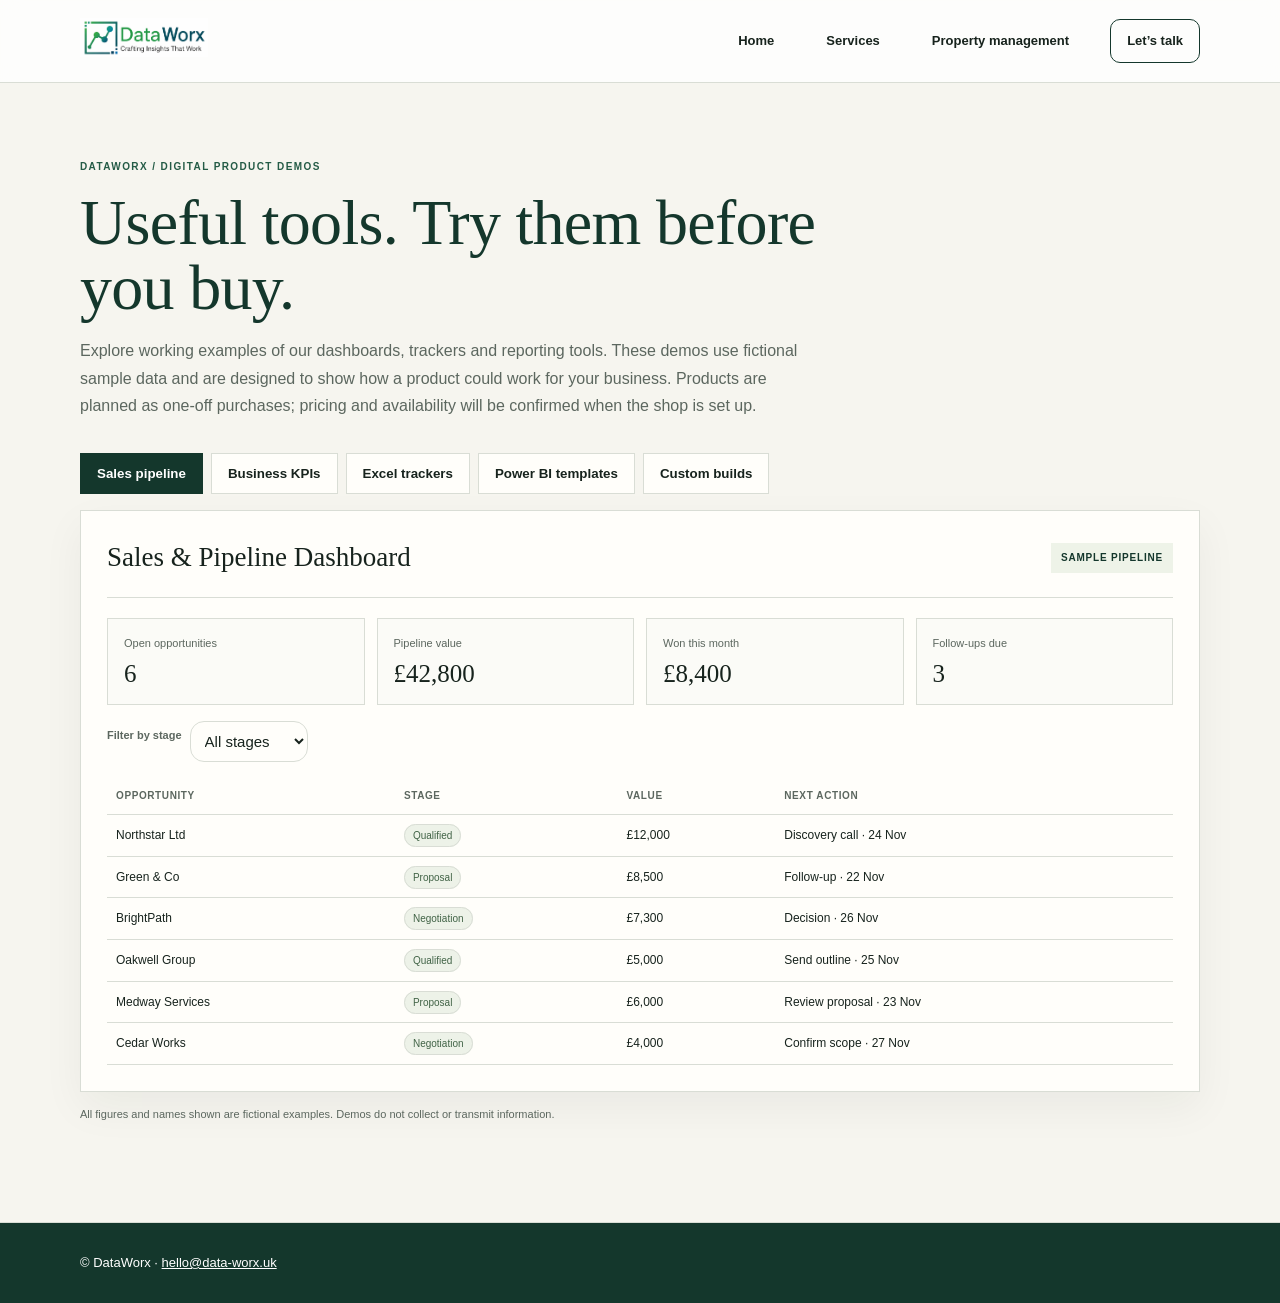
==== digital-products.html @ 365a59e4 "Use burger navigation on digital product demos" ====
<!doctype html>
<html lang="en-GB">
<head>
<meta charset="utf-8"><meta name="viewport" content="width=device-width, initial-scale=1">
<title>Digital Product Demos | DataWorx</title>
<meta name="description" content="Explore interactive demos of practical DataWorx dashboards, trackers and reporting tools.">
<link rel="canonical" href="https://www.data-worx.uk/digital-products.html">
<link rel="stylesheet" href="css/styles.css?v=34">
<style>
:root{--paper:#f6f5ef;--white:#fffefa;--ink:#17231d;--green:#14372c;--green2:#245b46;--lime:#c6f36a;--muted:#5c675f;--line:#d9ddd5}
*{box-sizing:border-box}body{margin:0;background:var(--paper);color:var(--ink);font-family:Arial,sans-serif}.wrap{width:min(1120px,calc(100% - 48px));margin:auto}
header{border-bottom:1px solid var(--line);background:var(--paper)}.head{height:82px;display:flex;align-items:center;justify-content:space-between}.brand img{width:128px}.nav{display:flex;gap:30px;align-items:center}.nav a{color:var(--ink);text-decoration:none;font-size:13px;font-weight:700}.nav .cta{border:1px solid var(--green);padding:11px 16px}
main{padding:66px 0 88px}.eyebrow,.label{font-size:10px;font-weight:800;letter-spacing:.14em;text-transform:uppercase;color:var(--green2)}h1,h2,h3{font-family:Georgia,serif;font-weight:400}h1{font-size:clamp(38px,6vw,64px);line-height:1.03;color:var(--green);max-width:800px;margin:15px 0} .intro{font-size:16px;line-height:1.7;color:var(--muted);max-width:720px}.tabs{display:flex;gap:8px;flex-wrap:wrap;margin:34px 0 16px}.tabs button{border:1px solid var(--line);background:var(--white);padding:12px 16px;font-weight:700;color:var(--ink);cursor:pointer}.tabs button[aria-selected=true]{background:var(--green);color:white;border-color:var(--green)}
.demo{display:none;background:var(--white);border:1px solid var(--line);padding:26px;box-shadow:0 16px 40px #17231d0d}.demo.active{display:block}.demo-top{display:flex;justify-content:space-between;align-items:center;gap:20px;border-bottom:1px solid var(--line);padding-bottom:18px;margin-bottom:20px}.demo h2{margin:0;font-size:27px}.badge{background:#eef3e8;color:var(--green);padding:7px 10px;font-size:10px;font-weight:bold;letter-spacing:.08em;text-transform:uppercase}
.metrics{display:grid;grid-template-columns:repeat(4,1fr);gap:12px;margin:16px 0}.metric,.panel{border:1px solid var(--line);padding:16px;background:#fbfbf7}.metric small,.muted{display:block;color:var(--muted);font-size:11px}.metric strong{display:block;font:25px Georgia;margin-top:8px}.up{color:#397a4a!important}.barlist{display:grid;gap:11px}.barrow{display:grid;grid-template-columns:140px 1fr 55px;gap:10px;align-items:center;font-size:12px}.bar{height:9px;background:#e7ebe3}.bar i{height:100%;display:block;background:#64a66c}.two{display:grid;grid-template-columns:1.2fr .8fr;gap:14px}.table-scroll{overflow:auto}table{width:100%;border-collapse:collapse;font-size:12px}th,td{text-align:left;padding:11px 9px;border-bottom:1px solid var(--line);white-space:nowrap}th{font-size:10px;text-transform:uppercase;color:var(--muted);letter-spacing:.06em}.pill{background:#edf2e8;padding:5px 8px;color:#416346;font-size:10px}.controls{display:flex;gap:8px;align-items:center;flex-wrap:wrap;margin-bottom:15px}select,input{padding:10px;border:1px solid var(--line);background:#fffefa;color:var(--ink)}.task{display:flex;gap:10px;padding:11px;border-bottom:1px solid var(--line);font-size:13px}.task input{accent-color:var(--green)}.notice{font-size:11px;color:var(--muted);margin-top:14px}.custom-form{display:grid;grid-template-columns:1fr 1fr;gap:12px}.custom-form label{font-size:12px;color:var(--muted);display:grid;gap:6px}.custom-form .wide{grid-column:1/-1}.cta-button{background:var(--green);color:white;border:0;padding:12px 18px;cursor:pointer}.footer{padding:30px 0;background:var(--green);color:#fff}.footer a{color:#fff}
@media(max-width:760px){.wrap{width:min(100% - 30px,1120px)}.head{height:auto;min-height:72px;align-items:center;padding:14px 0;gap:16px;position:relative}.menu-toggle{display:grid;place-items:center;width:44px;height:44px;margin-left:auto;border:1px solid var(--line);background:var(--white);color:var(--green);cursor:pointer}.menu-toggle svg{width:22px;height:22px;fill:none;stroke:currentColor;stroke-width:2;stroke-linecap:round}.nav{display:none;position:absolute;z-index:10;top:calc(100% - 4px);left:0;right:0;padding:12px;background:var(--white);border:1px solid var(--line);box-shadow:0 14px 28px #17231d18;flex-direction:column;align-items:stretch;gap:4px}.nav.is-open{display:flex}.nav a{padding:12px;font-size:14px}.nav .cta{text-align:center}.nav a{font-size:11px}.metrics{grid-template-columns:repeat(2,1fr)}.two{grid-template-columns:1fr}.demo{padding:16px}.demo-top{align-items:flex-start;flex-direction:column}.barrow{grid-template-columns:95px 1fr 40px}}
</style>
</head>
<body>
<header class="topbar"><div class="wrap head"><a class="brand" href="/" aria-label="DataWorx home"><img src="dataworx.png" alt="DataWorx"></a><button class="menu-toggle" type="button" aria-label="Open navigation menu" aria-expanded="false" aria-controls="mobile-navigation"><svg viewBox="0 0 24 24" aria-hidden="true"><path d="M4 6h16M4 12h16M4 18h16"></path></svg></button><nav class="nav" id="mobile-navigation" aria-label="Main navigation"><a href="/">Home</a><a href="services.html">Services</a><a href="property-management-automation.html">Property management</a><a class="cta" href="/#contact">Let’s talk</a></nav></div></header>
<main class="wrap">
<p class="eyebrow">DATAWORX / DIGITAL PRODUCT DEMOS</p><h1>Useful tools. Try them before you buy.</h1>
<p class="intro">Explore working examples of our dashboards, trackers and reporting tools. These demos use fictional sample data and are designed to show how a product could work for your business. Products are planned as one-off purchases; pricing and availability will be confirmed when the shop is set up.</p>
<div class="tabs" role="tablist" aria-label="Product demos">
<button role="tab" aria-selected="true" aria-controls="sales" data-tab="sales">Sales pipeline</button><button role="tab" aria-selected="false" aria-controls="kpi" data-tab="kpi">Business KPIs</button><button role="tab" aria-selected="false" aria-controls="trackers" data-tab="trackers">Excel trackers</button><button role="tab" aria-selected="false" aria-controls="powerbi" data-tab="powerbi">Power BI templates</button><button role="tab" aria-selected="false" aria-controls="custom" data-tab="custom">Custom builds</button>
</div>
<section class="demo active" id="sales" role="tabpanel"><div class="demo-top"><h2>Sales &amp; Pipeline Dashboard</h2><span class="badge">Sample pipeline</span></div><div class="metrics"><div class="metric"><small>Open opportunities</small><strong id="leadCount">6</strong></div><div class="metric"><small>Pipeline value</small><strong id="pipelineValue">£42,800</strong></div><div class="metric"><small>Won this month</small><strong>£8,400</strong></div><div class="metric"><small>Follow-ups due</small><strong>3</strong></div></div><div class="controls"><label for="stageFilter" class="muted">Filter by stage</label><select id="stageFilter"><option>All stages</option><option>Qualified</option><option>Proposal</option><option>Negotiation</option></select></div><div class="table-scroll"><table><thead><tr><th>Opportunity</th><th>Stage</th><th>Value</th><th>Next action</th></tr></thead><tbody id="salesRows"></tbody></table></div></section>
<section class="demo" id="kpi" role="tabpanel"><div class="demo-top"><h2>Business KPI Dashboard</h2><span class="badge">Monthly view</span></div><div class="controls"><label for="periodFilter" class="muted">Reporting period</label><select id="periodFilter"><option value="current">This month</option><option value="previous">Last month</option></select></div><div class="metrics"><div class="metric"><small>Revenue</small><strong id="kpiRevenue">£48,250</strong></div><div class="metric"><small>Orders completed</small><strong id="kpiOrders">126</strong></div><div class="metric"><small>On-time delivery</small><strong id="kpiDelivery">94%</strong></div><div class="metric"><small>Customer rating</small><strong id="kpiRating">4.7/5</strong></div></div><div class="panel"><p class="label">Performance against target</p><div class="barlist"><div class="barrow"><span>Revenue</span><div class="bar"><i style="width:82%"></i></div><b>82%</b></div><div class="barrow"><span>Delivery</span><div class="bar"><i style="width:94%"></i></div><b>94%</b></div><div class="barrow"><span>Customer rating</span><div class="bar"><i style="width:90%"></i></div><b>90%</b></div></div></div></section>
<section class="demo" id="trackers" role="tabpanel"><div class="demo-top"><h2>Excel Business Trackers</h2><span class="badge">Interactive task tracker</span></div><p class="muted">Tick off example actions to see the completion count update.</p><div class="metrics"><div class="metric"><small>Actions complete</small><strong id="tasksDone">1 / 5</strong></div><div class="metric"><small>Remaining</small><strong id="tasksLeft">4</strong></div><div class="metric"><small>Tracker type</small><strong style="font-size:19px">Operations</strong></div><div class="metric"><small>Updated</small><strong style="font-size:19px">Today</strong></div></div><div class="panel"><label class="task"><input type="checkbox" checked> Send proposal to Northstar Ltd</label><label class="task"><input type="checkbox"> Follow up with Green &amp; Co</label><label class="task"><input type="checkbox"> Review new recruitment brief</label><label class="task"><input type="checkbox"> Confirm delivery date with supplier</label><label class="task"><input type="checkbox"> Update weekly sales forecast</label></div></section>
<section class="demo" id="powerbi" role="tabpanel"><div class="demo-top"><h2>Power BI Dashboard Templates</h2><span class="badge">Regional performance</span></div><div class="controls"><label for="regionFilter" class="muted">Region</label><select id="regionFilter"><option value="all">All regions</option><option value="north">North</option><option value="south">South</option></select></div><div class="metrics"><div class="metric"><small>Revenue</small><strong id="regionRevenue">£48,250</strong></div><div class="metric"><small>Customers</small><strong id="regionCustomers">318</strong></div><div class="metric"><small>Growth</small><strong id="regionGrowth">12.4%</strong></div><div class="metric"><small>Target progress</small><strong id="regionTarget">82%</strong></div></div><div class="two"><div class="panel"><p class="label">Revenue by month</p><div class="barlist"><div class="barrow"><span>Aug</span><div class="bar"><i style="width:56%"></i></div><b>£32k</b></div><div class="barrow"><span>Sep</span><div class="bar"><i style="width:68%"></i></div><b>£39k</b></div><div class="barrow"><span>Oct</span><div class="bar"><i id="monthBar" style="width:82%"></i></div><b id="monthValue">£48k</b></div></div></div><div class="panel"><p class="label">Highlights</p><p id="regionNote">All regions are trending above the quarterly baseline.</p></div></div></section>
<section class="demo" id="custom" role="tabpanel"><div class="demo-top"><h2>Custom Dashboard Builds</h2><span class="badge">Shape a sample brief</span></div><p class="muted">Choose what you need and see a sample starting point. No details are sent.</p><div class="custom-form"><label>Business area<select id="businessArea"><option>Sales</option><option>Operations</option><option>Recruitment</option><option>Finance</option></select></label><label>Primary goal<select id="goal"><option>Track performance and follow-ups</option><option>Reduce manual reporting</option><option>Spot delays and bottlenecks</option><option>Understand costs and forecasts</option></select></label><div class="panel wide"><p class="label">Suggested starting point</p><strong id="suggestion">A sales pipeline view with lead stages, follow-up dates and conversion measures.</strong></div><button class="cta-button wide" onclick="location.href='/#contact'">Discuss a custom dashboard</button></div></section>
<p class="notice">All figures and names shown are fictional examples. Demos do not collect or transmit information.</p>
</main><footer class="footer"><div class="wrap">© DataWorx · <a href="mailto:hello@data-worx.uk">hello@data-worx.uk</a></div></footer>
<script>
const rows=[["Northstar Ltd","Qualified","£12,000","Discovery call · 24 Nov"],["Green & Co","Proposal","£8,500","Follow-up · 22 Nov"],["BrightPath","Negotiation","£7,300","Decision · 26 Nov"],["Oakwell Group","Qualified","£5,000","Send outline · 25 Nov"],["Medway Services","Proposal","£6,000","Review proposal · 23 Nov"],["Cedar Works","Negotiation","£4,000","Confirm scope · 27 Nov"]];
function renderRows(){const f=document.getElementById("stageFilter").value;const data=rows.filter(r=>f==="All stages"||r[1]===f);document.getElementById("salesRows").innerHTML=data.map(r=>'<tr><td>'+r[0]+'</td><td><span class="pill">'+r[1]+'</span></td><td>'+r[2]+'</td><td>'+r[3]+'</td></tr>').join("");document.getElementById("leadCount").textContent=data.length;document.getElementById("pipelineValue").textContent="£"+data.reduce((s,r)=>s+Number(r[2].replace(/[£,]/g,"")),0).toLocaleString("en-GB");}
document.getElementById("stageFilter").onchange=renderRows;renderRows();
document.querySelectorAll("[data-tab]").forEach(b=>b.addEventListener("click",()=>{document.querySelectorAll("[data-tab]").forEach(x=>x.setAttribute("aria-selected",x===b));document.querySelectorAll(".demo").forEach(x=>x.classList.toggle("active",x.id===b.dataset.tab));}));
document.getElementById("periodFilter").onchange=e=>{const prev=e.target.value==="previous";document.getElementById("kpiRevenue").textContent=prev?"£44,100":"£48,250";document.getElementById("kpiOrders").textContent=prev?"118":"126";document.getElementById("kpiDelivery").textContent=prev?"91%":"94%";document.getElementById("kpiRating").textContent=prev?"4.5/5":"4.7/5";};
document.querySelectorAll("#trackers input").forEach(x=>x.onchange=()=>{const all=[...document.querySelectorAll("#trackers input")];const done=all.filter(y=>y.checked).length;document.getElementById("tasksDone").textContent=done+" / "+all.length;document.getElementById("tasksLeft").textContent=all.length-done;});
document.getElementById("regionFilter").onchange=e=>{const north=e.target.value==="north",south=e.target.value==="south";document.getElementById("regionRevenue").textContent=north?"£27,400":south?"£20,850":"£48,250";document.getElementById("regionCustomers").textContent=north?"174":south?"144":"318";document.getElementById("regionGrowth").textContent=north?"14.1%":south?"10.2%":"12.4%";document.getElementById("regionTarget").textContent=north?"88%":south?"76%":"82%";document.getElementById("monthValue").textContent=north?"£27k":south?"£21k":"£48k";document.getElementById("monthBar").style.width=north?"88%":south?"68%":"82%";document.getElementById("regionNote").textContent=north?"North is leading growth and target attainment.":south?"South is growing steadily; follow-up on target progress is recommended.":"All regions are trending above the quarterly baseline.";};
document.getElementById("businessArea").onchange=updateBrief;document.getElementById("goal").onchange=updateBrief;function updateBrief(){const area=document.getElementById("businessArea").value,goal=document.getElementById("goal").value;const copy={Sales:"A sales pipeline view with lead stages, follow-up dates and conversion measures.",Operations:"An operations view with workload, service levels and overdue actions.",Recruitment:"A recruitment view with roles, candidates, placement stages and time-to-fill.",Finance:"A finance view with income, costs, forecast and variance measures."};document.getElementById("suggestion").textContent=goal==="Reduce manual reporting"?"A scheduled reporting pack that brings your recurring measures into one refreshable view.":goal==="Spot delays and bottlenecks"?"A workflow dashboard highlighting queues, ageing work and the steps causing delays.":goal==="Understand costs and forecasts"?"A forecast dashboard comparing actuals, expected costs and planned targets.":copy[area];}
</script><script src="js/mobile-nav.js" defer></script></body></html>
---- css/styles.css ----
:root{
      --radius: 18px;
      --radiusSm: 14px;

      --green: #00b85c;
      --greenBright: #00ff66;

      --bg: #ffffff;
      --bg2: #f6f8f7;
      --panel: #ffffff;
      --panel2: #f3f5f4;
      --text: #16221a;
      --muted: #4b5a52;
      --line: #e5e7eb;
      --shadow: 0 14px 40px rgba(0,0,0,.10);

      --btnText: #06150c;
    }

    [data-theme="dark"]{
      --bg: #070a08;
      --bg2: #050806;
      --panel: rgba(255,255,255,.055);
      --panel2: rgba(255,255,255,.075);
      --text: rgba(255,255,255,.92);
      --muted: rgba(255,255,255,.72);
      --line: rgba(255,255,255,.12);
      --shadow: 0 18px 55px rgba(0,0,0,.35);
      --btnText: #001a0a;
    }

    *{ box-sizing: border-box; }
    html{ scroll-behavior: smooth; }
    body{
      margin: 0;
      font-family: Arial, Helvetica, sans-serif;
      color: var(--text);
      background: var(--bg);
      line-height: 1.55;
    }

    [data-theme="dark"] body{
      background:
        radial-gradient(900px 420px at 20% 0%, rgba(0,255,102,.16), rgba(7,10,8,0) 60%),
        radial-gradient(900px 420px at 80% 0%, rgba(0,255,102,.10), rgba(7,10,8,0) 60%),
        linear-gradient(180deg, #050806 0%, #070a08 55%, #050806 100%);
    }

    a{ color: inherit; }
    a:hover{ text-decoration: underline; }

    .container{
      width: 100%;
      max-width: 1100px;
      margin: 0 auto;
      padding: 0 20px;
    }

    /* Top bar */
    .topbar{
      position: sticky;
      top: 0;
      z-index: 20;
      background: rgba(255,255,255,.78);
      border-bottom: 1px solid var(--line);
      backdrop-filter: blur(10px);
    }
    [data-theme="dark"] .topbar{ background: rgba(0,0,0,.30); }

    .topbar-inner{
      display: flex;
      align-items: center;
      justify-content: space-between;
      gap: 12px;
      padding: 12px 0;
    }

    .logo{
      display: flex;
      align-items: center;
      min-width: 120px;
      flex: 0 0 auto;
    }

    .logo img{
      height: 40px;
      width: auto;
      display: block;
      filter: drop-shadow(0 10px 18px rgba(0,0,0,.20));
    }
    [data-theme="dark"] .logo img{
      filter: drop-shadow(0 10px 18px rgba(0,0,0,.45));
    }

    .nav{
      display: flex;
      align-items: center;
      gap: 10px;
      flex-wrap: wrap;
      justify-content: flex-end;
    }

    .nav a{
      padding: 9px 10px;
      border-radius: 10px;
      font-size: 13px;
      color: var(--muted);
      border: 1px solid transparent;
      text-decoration: none;
    }
    .nav a:hover{
      color: var(--text);
      border-color: var(--line);
      background: rgba(0,0,0,.03);
    }
    [data-theme="dark"] .nav a:hover{ background: rgba(255,255,255,.06); }

    /* Buttons */
    .btn{
      display: inline-flex;
      align-items: centre;
      justify-content: centre;
      gap: 10px;
      padding: 12px 16px;
      border-radius: 12px;
      border: 1px solid transparent;
      font-weight: 800;
      cursor: pointer;
      user-select: none;
      transition: transform .08s ease, background .2s ease, border-color .2s ease;
      text-decoration: none;
      line-height: 1;
    }
    .btn:active{ transform: translateY(1px); }

    .btn-primary{
      background: var(--green);
      color: var(--btnText);
      border-color: rgba(0,0,0,.10);
    }
    .btn-primary:hover{ background: #15c96b; }

    .btn-ghost{
      background: transparent;
      border-color: var(--line);
      color: var(--text);
    }
    .btn-ghost:hover{ background: rgba(0,0,0,.03); }
    [data-theme="dark"] .btn-ghost:hover{ background: rgba(255,255,255,.06); }

    /* Theme toggle */
    .toggle{
      padding: 10px 12px;
      border-radius: 12px;
      border: 1px solid var(--line);
      background: transparent;
      color: var(--text);
      font-weight: 800;
      cursor: pointer;
      line-height: 1;
    }
    .toggle:hover{ background: rgba(0,0,0,.03); }
    [data-theme="dark"] .toggle:hover{ background: rgba(255,255,255,.06); }

    /* Hero */
    .hero{
      padding: 54px 0 26px 0;
      background: linear-gradient(180deg, rgba(0,184,92,.12), rgba(255,255,255,0));
    }
    [data-theme="dark"] .hero{ background: transparent; }

    .hero-grid{
      display: grid;
      grid-template-columns: 1.15fr .85fr;
      gap: 28px;
      align-items: center;
    }

    .kicker{
      display: inline-flex;
      align-items: center;
      gap: 10px;
      padding: 8px 12px;
      border-radius: 999px;
      border: 1px solid var(--line);
      background: rgba(255,255,255,.72);
      color: var(--muted);
      font-size: 13px;
      width: fit-content;
    }
    [data-theme="dark"] .kicker{ background: rgba(255,255,255,.04); }

    .dot{
      width: 9px; height: 9px;
      border-radius: 50%;
      background: var(--green);
      box-shadow: 0 0 0 7px rgba(0,184,92,.14);
    }

    h1{
      font-size: 44px;
      line-height: 1.06;
      letter-spacing: -0.7px;
      margin: 14px 0 12px 0;
    }

    .lead{
      margin: 0 0 16px 0;
      color: var(--muted);
      max-width: 60ch;
      font-size: 16px;
    }

    .hero-actions{
      display: flex;
      gap: 12px;
      flex-wrap: wrap;
      margin-top: 16px;
    }

    /* Cards */
    .card{
      border: 1px solid var(--line);
      background: var(--panel);
      border-radius: var(--radius);
      padding: 18px;
      box-shadow: var(--shadow);

      display: flex;
      flex-direction: column;
      justify-content: center;
    }

    .trust-box{
      border: 1px solid var(--line);
      background: var(--panel);
      border-radius: var(--radius);
      padding: 18px;
      box-shadow: var(--shadow);
    }

    .trust-title{
      font-size: 14px;
      margin: 0 0 10px 0;
      letter-spacing: .2px;
      font-weight: 800;
    }

    .trust-list{
      margin: 0;
      padding-left: 18px;
      color: var(--muted);
      font-size: 14px;
    }

    .tools{
      margin-top: 18px;
      display: flex;
      gap: 10px;
      flex-wrap: wrap;
    }

    .pill{
      border: 1px solid var(--line);
      background: var(--panel2);
      padding: 8px 10px;
      border-radius: 999px;
      font-size: 12px;
      color: var(--muted);
    }

    /* Sections */
    .section{
      position: relative;
      padding: 36px 0;
      margin-top: 8px;
      border-top: none;
    }
    .section-intro{
      max-width: none;
      white-space: nowrap;
    }
    .reassurance{
      max-width: none;
    }
    .section::before{
      content: "";
      position: absolute;
      left: 50%;
      transform: translateX(-50%);
      width: 100vw;
      top: -8px;
      height: 1px;
      background: var(--line);
    }
    .section:first-of-type{ margin-top: 0; }
    .section:first-of-type::before{ display: none; }
    
    /* H2: keep on ONE line on normal screens */
    .section h2{
      margin: 0 0 12px 0;
      font-size: clamp(22px, 2.2vw, 28px);
      color: var(--green);
      letter-spacing: -0.2px;
      line-height: 1.1;
    }
    @media (min-width: 480px){
      .section h2{
        white-space: nowrap;
      }
    }

    .section p{
      margin: 0 0 18px 0;
      color: var(--muted);
      max-width: 78ch;
    }
    .section p.reassurance{
      max-width: none;
      margin-top: 26px
    }
    .grid-2{
      display: grid;
      grid-template-columns: repeat(2, minmax(0, 1fr));
      gap: 40px 14px;
    }

.leadify-banner {
  margin-bottom: 20px;
}

.leadify-banner strong {
  display: block;
  margin-bottom: 6px;
}

.leadify-banner .mini a {
  color: var(--green);
  font-weight: 800;
  text-decoration: none;
}

.leadify-banner .mini a:hover {
  text-decoration: underline;
}

.services-carousel {
  overflow: hidden;
  width: 100%;
  position: relative;

  background: var(--panel2);
  padding: 30px 20px;
  border-radius: 20px;
}

.services-track {
  display: flex;
  gap: 20px;
  transition: transform 0.6s ease;
  will-change: transform;

  padding-left: calc(50% - 230px);
}

/* base card */
.service-card {
  flex: 0 0 460px;
  max-width: 460px;

  opacity: 0.4;
  transform: scale(0.85);
  transition: all 0.4s ease;
}

/* active card */
.service-card.active {
  opacity: 1;
  transform: scale(1);
  z-index: 2;
}

    .card strong{
      display: block;
      font-size: 16px;
      margin-bottom: 6px;
      letter-spacing: -0.1px;
    }
    .card span{
      color: var(--muted);
      font-size: 14px;
      display: block;
    }

    .mini{
      margin-top: 10px;
      padding-top: 10px;
      border-top: 1px solid var(--line);
      font-size: 13px;
      color: var(--muted);
    }

    .stats{
      display: grid;
      grid-template-columns: repeat(3, minmax(0, 1fr));
      gap: 14px;
      margin-top: 10px;
    }

    .stat{
      border: 1px solid var(--line);
      background: var(--panel);
      border-radius: var(--radius);
      padding: 16px;
      box-shadow: var(--shadow);
    }

    .stat b{
      display: block;
      font-size: 22px;
      letter-spacing: -0.4px;
      margin-bottom: 4px;
    }

    .stat small{
      color: var(--muted);
      font-size: 13px;
      display: block;
    }

    /* Results & Experience: enterprise card full width + equal buttons row */
    .enterprise-card .mini{ margin-top: 14px; }
    .enterprise-actions{
      margin-top: 14px;
      padding-top: 14px;
      border-top: 1px solid var(--line);
      display: grid;
      grid-template-columns: repeat(3, minmax(0, 1fr));
      gap: 10px;
    }
    .enterprise-actions .btn{
      width: 100%;
      justify-content: center;
      padding: 12px 10px;
      border-radius: 12px;
      font-weight: 800;
      background: transparent;
      border-color: var(--line);
    }
    .enterprise-actions .btn:hover{
      background: rgba(0,0,0,.03);
      text-decoration: none;
    }
    [data-theme="dark"] .enterprise-actions .btn:hover{
      background: rgba(255,255,255,.06);
    }

    #results .enterprise-card {
      margin-top: 40px;
    }

    /* Contact */
    .contact-grid{
      display: grid;
      grid-template-columns: 1fr 1fr;
      gap: 14px;
      align-items: start;
    }

    form{
      border: 1px solid var(--line);
      background: var(--panel);
      border-radius: var(--radius);
      padding: 18px;
      box-shadow: var(--shadow);
    }

    label{
      display: grid;
      gap: 8px;
      margin-bottom: 12px;
      font-weight: 800;
      font-size: 13px;
    }

    input, textarea, select{
      padding: 12px;
      border-radius: var(--radiusSm);
      border: 1px solid var(--line);
      background: #ffffff;
      color: var(--text);
      font-size: 15px;
      outline: none;
    }

    [data-theme="dark"] input,
    [data-theme="dark"] textarea,
    [data-theme="dark"] select{
      background: rgba(0,0,0,.25);
      border-color: rgba(255,255,255,.18);
      color: var(--text);
    }

    input:focus, textarea:focus, select:focus{
      border-color: var(--green);
      box-shadow: 0 0 0 3px rgba(0,184,92,.18);
    }

    .small{
      color: var(--muted);
      font-size: 13px;
      margin: 10px 0 0 0;
    }

    /* Footer */
    footer{
      padding: 26px 0;
      border-top: 1px solid var(--line);
      color: var(--muted);
      font-size: 13px;
      background: var(--bg2);
    }
    .footer-row{
      display: flex;
      gap: 10px;
      flex-wrap: wrap;
      align-items: center;
      justify-content: space-between;
    }
    .footer-row .madeby{
      opacity: .9;
    }

    /* Modal (Option B) */
    .modal-overlay{
      position: fixed;
      inset: 0;
      background: rgba(0,0,0,.55);
      display: none;
      align-items: center;
      justify-content: center;
      padding: 18px;
      z-index: 999;
    }
    .modal-overlay[aria-hidden="false"]{ display: flex; }

    .modal{
      width: min(720px, 100%);
      background: var(--panel);
      border: 1px solid var(--line);
      border-radius: 18px;
      box-shadow: 0 30px 90px rgba(0,0,0,.35);
      overflow: hidden;
    }
    .modal-header{
      display: flex;
      align-items: center;
      justify-content: space-between;
      gap: 12px;
      padding: 14px 16px;
      border-bottom: 1px solid var(--line);
      background: rgba(0,0,0,.02);
    }
    [data-theme="dark"] .modal-header{ background: rgba(255,255,255,.04); }

    .modal-title{
      margin: 0;
      font-size: 15px;
      font-weight: 900;
      letter-spacing: -0.1px;
    }
    .modal-close{
      border: 1px solid var(--line);
      background: transparent;
      border-radius: 10px;
      padding: 8px 10px;
      cursor: pointer;
      font-weight: 900;
      color: var(--text);
    }
    .modal-close:hover{ background: rgba(0,0,0,.03); }
    [data-theme="dark"] .modal-close:hover{ background: rgba(255,255,255,.06); }

    .modal-body{
      padding: 16px;
      color: var(--text);
    }
    .modal-body p{
      margin: 0 0 10px 0;
      color: var(--muted);
    }
    .modal-body .quote{
      border-left: 4px solid var(--green);
      padding-left: 14px;
      color: var(--text);
      font-style: italic;
      margin: 12px 0;
    }
    .modal-body .who{
      margin-top: 8px;
      color: var(--muted);
      font-size: 13px;
      font-style: normal;
    }
    .modal-body ul{
      margin: 10px 0 0 0;
      padding-left: 18px;
      color: var(--muted);
    }

/* --- Proof section visuals --- */
.proof-showcase {
  max-width: 1100px;
  margin: 20px auto 40px auto;
  text-align: left;  
}

.proof-showcase h3,
.proof-showcase p {
  text-align: left;
}

.proof-carousel {
  display: flex;
  overflow: hidden;
  width: 100%;
  margin-bottom: 24px;  
}

.proof-track {
  display: flex;
  width: 200%;
  transition: transform 0.6s ease;  
}

.proof-slide {
  flex: 0 0 100%;   
  max-width: 100%;
  border: 1px solid var(--line);
  background: var(--panel);
  border-radius: var(--radius);
  box-shadow: none;
  overflow: hidden;  
}

.proof-caption {
  padding: 16px;
  text-align: center;
  border-top: 1px solid var(--line);
}

.proof-caption strong {
  display: block;
  font-size: 16px;
  font-weight: 700;
  margin-bottom: 6px;
  color: var(--text);
}

.proof-caption span {
  font-size: 14px;
  color: var(--muted);
  line-height: 1.4;
  max-width: 500px;
  margin:0 auto;  
}

.proof-slide img {
  width: 100%;
  height: 420px;
  object-fit: contain;
  background: #f3f5f4;  
  display: block;
}

#services .services-carousel {
  margin-bottom: 40px; 
}

    /* Responsive */
    @media (max-width: 920px){
      .hero-grid{ grid-template-columns: 1fr; }
      .grid-2{ grid-template-columns: 1fr; }
      .stats{ grid-template-columns: 1fr; }
      .contact-grid{ grid-template-columns: 1fr; }
      h1{ font-size: 36px; }
      .enterprise-actions{ grid-template-columns: 1fr; }
    }

    @media (max-width: 700px){
      .container{ padding: 0 14px; }

      .topbar-inner{
        flex-direction: row;
        align-items: center;
        justify-content: space-between;
        gap: 10px;
        padding: 10px 0;
        flex-wrap: nowrap;
      }

      .logo img{
        height: 32px;
        max-width: 170px;
      }

      .nav{
        flex-wrap: nowrap;
        gap: 8px;
        justify-content: flex-end;
      }

      .nav a{
        padding: 8px 10px;
        font-size: 12px;
        border: 1px solid var(--line);
        background: rgba(255,255,255,.70);
      }
      [data-theme="dark"] .nav a{ background: rgba(255,255,255,.04); }

      .nav a.btn{ padding: 9px 12px; font-size: 12px; }

      .toggle{
        padding: 9px 10px;
        border-radius: 12px;
        min-width: 42px;
        text-align: center;
      }

      .service-card {
        flex: 0 0 calc(100% - 40px);
        max-width: calc(100% - 40px);
      }
    
      .services-track {
        padding-left: 20px;
      }
    
    }        

    /* Hero H1 spacing fix */
    h1 {
      max-width: 760px;
      line-height: 1.2;
      margin-bottom: 24px;
    }
    .seo-support{
      margin-top: 8px;
      font-size: 14px;
      color: var(--muted);
      max-width: 60ch;
    }
      a.card {
  text-decoration: none;
  color: inherit;
  transition: transform 0.15s ease, box-shadow 0.15s ease;
}

a.card:hover {
  transform: translateY(-2px);
  box-shadow: 0 18px 40px rgba(0,0,0,.12);
}
/* Make service cards look like cards, not blue hyperlinks */
a.card,
a.card:hover,
a.card:focus,
a.card:active {
  text-decoration: none;
  color: inherit;
}
  a.card { cursor: pointer; }

      /* "More info" line inside service cards */
.moreline{
  margin-top: 12px;
  padding-top: 10px;
  border-top: 1px solid var(--line);
  font-size: 13px;
}

.moreline a{
  text-decoration: none;
  color: var(--green);
  font-weight: 800;
}

.moreline a:hover{
  text-decoration: underline;
}
        
}

/* Responsive navigation: prevent the desktop links widening mobile viewport */
.topbar-inner { position: relative; min-width: 0; }
.menu-toggle { display: none; align-items: center; justify-content: center; width: 44px; height: 44px; flex: 0 0 44px; border: 1px solid var(--line); border-radius: 12px; background: var(--panel); color: var(--text); cursor: pointer; }
.menu-toggle svg { width: 23px; height: 23px; stroke: currentColor; stroke-width: 2; fill: none; stroke-linecap: round; }
@media (max-width: 760px) {
  .topbar, .topbar-inner { max-width: 100%; }
  .topbar-inner { flex-wrap: nowrap; }
  .logo { min-width: 0; flex: 0 1 auto; }
  .logo img { max-width: min(160px, 48vw); height: auto; max-height: 40px; }
  .menu-toggle { display: inline-flex; margin-left: auto; }
  .topbar .nav { display: none; position: absolute; top: calc(100% + 1px); left: 0; right: 0; z-index: 40; flex-direction: column; align-items: stretch; gap: 4px; padding: 12px; background: var(--panel); border: 1px solid var(--line); border-radius: 0 0 14px 14px; box-shadow: var(--shadow); }
  .topbar .nav.is-open { display: flex; }
  .topbar .nav a, .topbar .nav .toggle { display: block; width: 100%; text-align: left; padding: 12px; white-space: normal; }
}

/* Mobile viewport containment: prevent off-screen carousel and no-wrap content
   from expanding the document's scrollable width. */
html, body { max-width: 100%; overflow-x: clip; }
@supports not (overflow: clip) { html, body { overflow-x: hidden; } }
.section::before { left: 0; width: 100%; transform: none; }
@media (max-width: 760px) {
  .section-intro { white-space: normal; overflow-wrap: anywhere; }
  .section h2 { white-space: normal; }
  .container, .section, .hero, .hero-grid, .grid-2, .contact-grid,
  .proof-showcase, .services-carousel { min-width: 0; max-width: 100%; }
  .hero-grid > *, .grid-2 > *, .contact-grid > * { min-width: 0; }
  .services-carousel, .proof-carousel { overflow: hidden; }
  img, iframe, video { max-width: 100%; }
  p, h1, h2, h3, .card { overflow-wrap: break-word; }
}
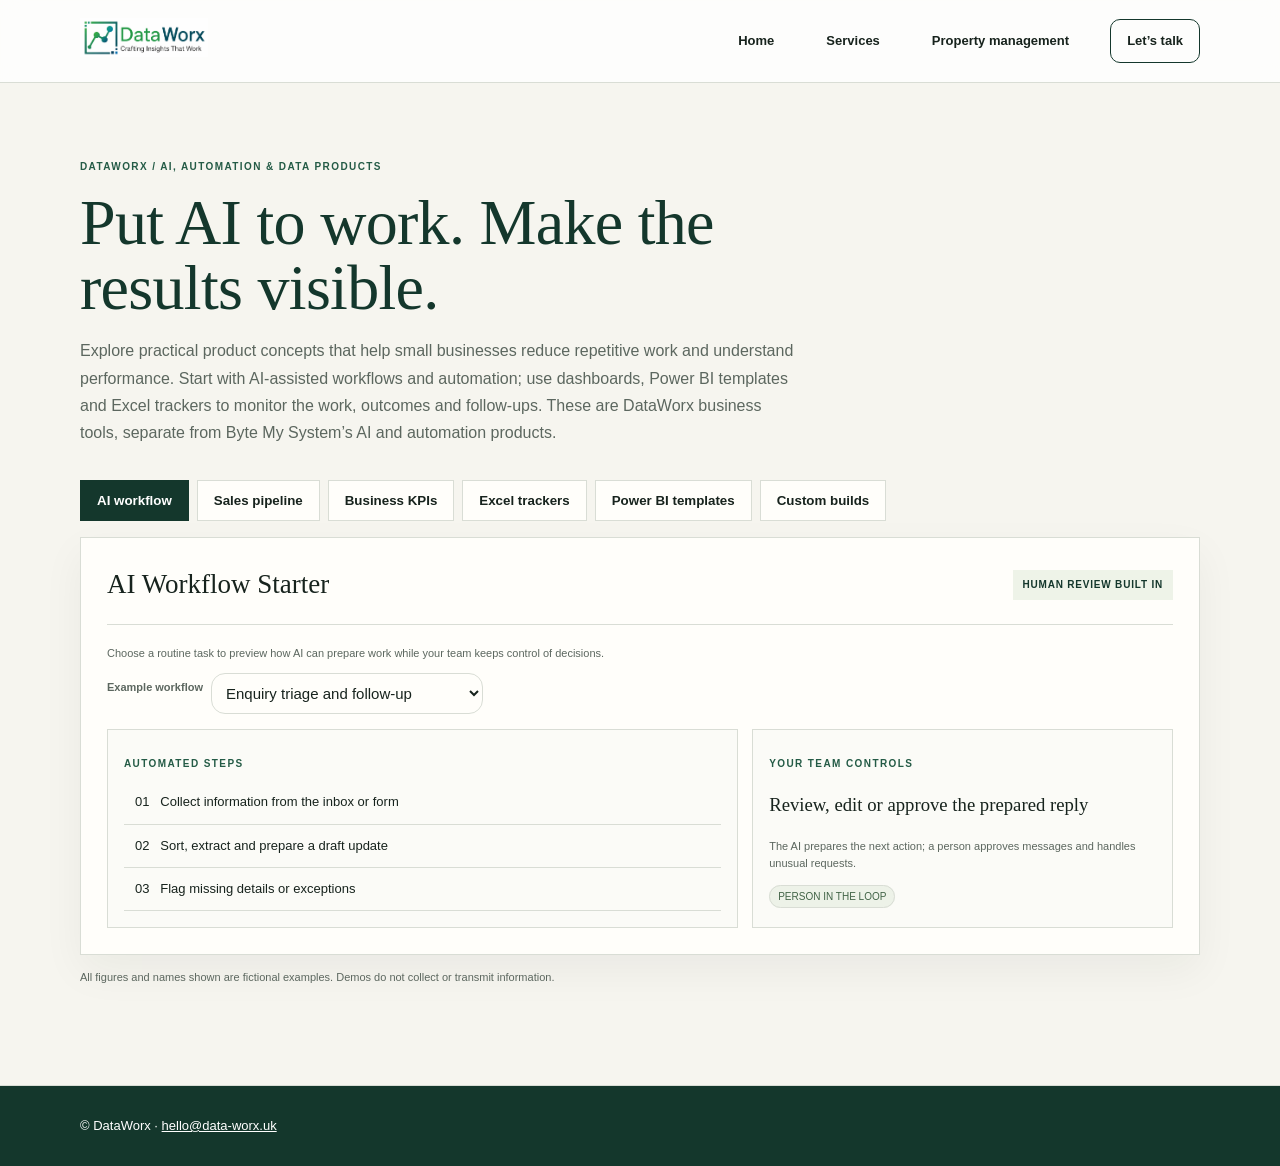
==== commit 7d2cb254: "Reframe product demos around AI and business automation" ====
--- a/digital-products.html
+++ b/digital-products.html
@@ -2,8 +2,8 @@
 <html lang="en-GB">
 <head>
 <meta charset="utf-8"><meta name="viewport" content="width=device-width, initial-scale=1">
-<title>Digital Product Demos | DataWorx</title>
-<meta name="description" content="Explore interactive demos of practical DataWorx dashboards, trackers and reporting tools.">
+<title>AI, Automation &amp; Data Product Demos | DataWorx</title>
+<meta name="description" content="Try practical AI and automation product concepts, supported by clear dashboards, trackers and reporting tools.">
 <link rel="canonical" href="https://www.data-worx.uk/digital-products.html">
 <link rel="stylesheet" href="css/styles.css?v=34">
 <style>
@@ -19,12 +19,13 @@
 <body>
 <header class="topbar"><div class="wrap head"><a class="brand" href="/" aria-label="DataWorx home"><img src="dataworx.png" alt="DataWorx"></a><button class="menu-toggle" type="button" aria-label="Open navigation menu" aria-expanded="false" aria-controls="mobile-navigation"><svg viewBox="0 0 24 24" aria-hidden="true"><path d="M4 6h16M4 12h16M4 18h16"></path></svg></button><nav class="nav" id="mobile-navigation" aria-label="Main navigation"><a href="/">Home</a><a href="services.html">Services</a><a href="property-management-automation.html">Property management</a><a class="cta" href="/#contact">Let’s talk</a></nav></div></header>
 <main class="wrap">
-<p class="eyebrow">DATAWORX / DIGITAL PRODUCT DEMOS</p><h1>Useful tools. Try them before you buy.</h1>
-<p class="intro">Explore working examples of our dashboards, trackers and reporting tools. These demos use fictional sample data and are designed to show how a product could work for your business. Products are planned as one-off purchases; pricing and availability will be confirmed when the shop is set up.</p>
-<div class="tabs" role="tablist" aria-label="Product demos">
-<button role="tab" aria-selected="true" aria-controls="sales" data-tab="sales">Sales pipeline</button><button role="tab" aria-selected="false" aria-controls="kpi" data-tab="kpi">Business KPIs</button><button role="tab" aria-selected="false" aria-controls="trackers" data-tab="trackers">Excel trackers</button><button role="tab" aria-selected="false" aria-controls="powerbi" data-tab="powerbi">Power BI templates</button><button role="tab" aria-selected="false" aria-controls="custom" data-tab="custom">Custom builds</button>
+<p class="eyebrow">DATAWORX / AI, AUTOMATION &amp; DATA PRODUCTS</p><h1>Put AI to work. Make the results visible.</h1>
+<p class="intro">Explore practical product concepts that help small businesses reduce repetitive work and understand performance. Start with AI-assisted workflows and automation; use dashboards, Power BI templates and Excel trackers to monitor the work, outcomes and follow-ups. These are DataWorx business tools, separate from Byte My System’s AI and automation products.</p>
+<div class="tabs" role="tablist" aria-label="AI, automation and data product demos">
+<button role="tab" aria-selected="true" aria-controls="automation" data-tab="automation">AI workflow</button><button role="tab" aria-selected="false" aria-controls="sales" data-tab="sales">Sales pipeline</button><button role="tab" aria-selected="false" aria-controls="kpi" data-tab="kpi">Business KPIs</button><button role="tab" aria-selected="false" aria-controls="trackers" data-tab="trackers">Excel trackers</button><button role="tab" aria-selected="false" aria-controls="powerbi" data-tab="powerbi">Power BI templates</button><button role="tab" aria-selected="false" aria-controls="custom" data-tab="custom">Custom builds</button>
 </div>
-<section class="demo active" id="sales" role="tabpanel"><div class="demo-top"><h2>Sales &amp; Pipeline Dashboard</h2><span class="badge">Sample pipeline</span></div><div class="metrics"><div class="metric"><small>Open opportunities</small><strong id="leadCount">6</strong></div><div class="metric"><small>Pipeline value</small><strong id="pipelineValue">£42,800</strong></div><div class="metric"><small>Won this month</small><strong>£8,400</strong></div><div class="metric"><small>Follow-ups due</small><strong>3</strong></div></div><div class="controls"><label for="stageFilter" class="muted">Filter by stage</label><select id="stageFilter"><option>All stages</option><option>Qualified</option><option>Proposal</option><option>Negotiation</option></select></div><div class="table-scroll"><table><thead><tr><th>Opportunity</th><th>Stage</th><th>Value</th><th>Next action</th></tr></thead><tbody id="salesRows"></tbody></table></div></section>
+<section class="demo active" id="automation" role="tabpanel"><div class="demo-top"><h2>AI Workflow Starter</h2><span class="badge">Human review built in</span></div><p class="muted">Choose a routine task to preview how AI can prepare work while your team keeps control of decisions.</p><div class="controls"><label for="workflowSelect" class="muted">Example workflow</label><select id="workflowSelect"><option value="enquiry">Enquiry triage and follow-up</option><option value="documents">Document intake and data capture</option><option value="reporting">Recurring report preparation</option></select></div><div class="two"><div class="panel"><p class="label">AUTOMATED STEPS</p><div class="task">01 &nbsp; Collect information from the inbox or form</div><div class="task">02 &nbsp; Sort, extract and prepare a draft update</div><div class="task">03 &nbsp; Flag missing details or exceptions</div></div><div class="panel"><p class="label">YOUR TEAM CONTROLS</p><h3 id="humanStep">Review, edit or approve the prepared reply</h3><p class="muted" id="workflowOutcome">The AI prepares the next action; a person approves messages and handles unusual requests.</p><span class="pill">PERSON IN THE LOOP</span></div></div></section>
+<section class="demo" id="sales" role="tabpanel"><div class="demo-top"><h2>Sales &amp; Pipeline Dashboard</h2><span class="badge">Sample pipeline</span></div><div class="metrics"><div class="metric"><small>Open opportunities</small><strong id="leadCount">6</strong></div><div class="metric"><small>Pipeline value</small><strong id="pipelineValue">£42,800</strong></div><div class="metric"><small>Won this month</small><strong>£8,400</strong></div><div class="metric"><small>Follow-ups due</small><strong>3</strong></div></div><div class="controls"><label for="stageFilter" class="muted">Filter by stage</label><select id="stageFilter"><option>All stages</option><option>Qualified</option><option>Proposal</option><option>Negotiation</option></select></div><div class="table-scroll"><table><thead><tr><th>Opportunity</th><th>Stage</th><th>Value</th><th>Next action</th></tr></thead><tbody id="salesRows"></tbody></table></div></section>
 <section class="demo" id="kpi" role="tabpanel"><div class="demo-top"><h2>Business KPI Dashboard</h2><span class="badge">Monthly view</span></div><div class="controls"><label for="periodFilter" class="muted">Reporting period</label><select id="periodFilter"><option value="current">This month</option><option value="previous">Last month</option></select></div><div class="metrics"><div class="metric"><small>Revenue</small><strong id="kpiRevenue">£48,250</strong></div><div class="metric"><small>Orders completed</small><strong id="kpiOrders">126</strong></div><div class="metric"><small>On-time delivery</small><strong id="kpiDelivery">94%</strong></div><div class="metric"><small>Customer rating</small><strong id="kpiRating">4.7/5</strong></div></div><div class="panel"><p class="label">Performance against target</p><div class="barlist"><div class="barrow"><span>Revenue</span><div class="bar"><i style="width:82%"></i></div><b>82%</b></div><div class="barrow"><span>Delivery</span><div class="bar"><i style="width:94%"></i></div><b>94%</b></div><div class="barrow"><span>Customer rating</span><div class="bar"><i style="width:90%"></i></div><b>90%</b></div></div></div></section>
 <section class="demo" id="trackers" role="tabpanel"><div class="demo-top"><h2>Excel Business Trackers</h2><span class="badge">Interactive task tracker</span></div><p class="muted">Tick off example actions to see the completion count update.</p><div class="metrics"><div class="metric"><small>Actions complete</small><strong id="tasksDone">1 / 5</strong></div><div class="metric"><small>Remaining</small><strong id="tasksLeft">4</strong></div><div class="metric"><small>Tracker type</small><strong style="font-size:19px">Operations</strong></div><div class="metric"><small>Updated</small><strong style="font-size:19px">Today</strong></div></div><div class="panel"><label class="task"><input type="checkbox" checked> Send proposal to Northstar Ltd</label><label class="task"><input type="checkbox"> Follow up with Green &amp; Co</label><label class="task"><input type="checkbox"> Review new recruitment brief</label><label class="task"><input type="checkbox"> Confirm delivery date with supplier</label><label class="task"><input type="checkbox"> Update weekly sales forecast</label></div></section>
 <section class="demo" id="powerbi" role="tabpanel"><div class="demo-top"><h2>Power BI Dashboard Templates</h2><span class="badge">Regional performance</span></div><div class="controls"><label for="regionFilter" class="muted">Region</label><select id="regionFilter"><option value="all">All regions</option><option value="north">North</option><option value="south">South</option></select></div><div class="metrics"><div class="metric"><small>Revenue</small><strong id="regionRevenue">£48,250</strong></div><div class="metric"><small>Customers</small><strong id="regionCustomers">318</strong></div><div class="metric"><small>Growth</small><strong id="regionGrowth">12.4%</strong></div><div class="metric"><small>Target progress</small><strong id="regionTarget">82%</strong></div></div><div class="two"><div class="panel"><p class="label">Revenue by month</p><div class="barlist"><div class="barrow"><span>Aug</span><div class="bar"><i style="width:56%"></i></div><b>£32k</b></div><div class="barrow"><span>Sep</span><div class="bar"><i style="width:68%"></i></div><b>£39k</b></div><div class="barrow"><span>Oct</span><div class="bar"><i id="monthBar" style="width:82%"></i></div><b id="monthValue">£48k</b></div></div></div><div class="panel"><p class="label">Highlights</p><p id="regionNote">All regions are trending above the quarterly baseline.</p></div></div></section>
@@ -35,6 +36,7 @@
 const rows=[["Northstar Ltd","Qualified","£12,000","Discovery call · 24 Nov"],["Green & Co","Proposal","£8,500","Follow-up · 22 Nov"],["BrightPath","Negotiation","£7,300","Decision · 26 Nov"],["Oakwell Group","Qualified","£5,000","Send outline · 25 Nov"],["Medway Services","Proposal","£6,000","Review proposal · 23 Nov"],["Cedar Works","Negotiation","£4,000","Confirm scope · 27 Nov"]];
 function renderRows(){const f=document.getElementById("stageFilter").value;const data=rows.filter(r=>f==="All stages"||r[1]===f);document.getElementById("salesRows").innerHTML=data.map(r=>'<tr><td>'+r[0]+'</td><td><span class="pill">'+r[1]+'</span></td><td>'+r[2]+'</td><td>'+r[3]+'</td></tr>').join("");document.getElementById("leadCount").textContent=data.length;document.getElementById("pipelineValue").textContent="£"+data.reduce((s,r)=>s+Number(r[2].replace(/[£,]/g,"")),0).toLocaleString("en-GB");}
 document.getElementById("stageFilter").onchange=renderRows;renderRows();
+document.getElementById("workflowSelect").onchange=e=>{const v=e.target.value;document.getElementById("humanStep").textContent=v==="documents"?"Check extracted details and resolve exceptions":v==="reporting"?"Review figures and share the approved report":"Review, edit or approve the prepared reply";document.getElementById("workflowOutcome").textContent=v==="documents"?"AI captures key fields and highlights missing information; your team checks the record before it is filed.":v==="reporting"?"AI gathers recurring measures and drafts a summary; your team validates figures and interpretation.":"The AI prepares the next action; a person approves messages and handles unusual requests.";};
 document.querySelectorAll("[data-tab]").forEach(b=>b.addEventListener("click",()=>{document.querySelectorAll("[data-tab]").forEach(x=>x.setAttribute("aria-selected",x===b));document.querySelectorAll(".demo").forEach(x=>x.classList.toggle("active",x.id===b.dataset.tab));}));
 document.getElementById("periodFilter").onchange=e=>{const prev=e.target.value==="previous";document.getElementById("kpiRevenue").textContent=prev?"£44,100":"£48,250";document.getElementById("kpiOrders").textContent=prev?"118":"126";document.getElementById("kpiDelivery").textContent=prev?"91%":"94%";document.getElementById("kpiRating").textContent=prev?"4.5/5":"4.7/5";};
 document.querySelectorAll("#trackers input").forEach(x=>x.onchange=()=>{const all=[...document.querySelectorAll("#trackers input")];const done=all.filter(y=>y.checked).length;document.getElementById("tasksDone").textContent=done+" / "+all.length;document.getElementById("tasksLeft").textContent=all.length-done;});
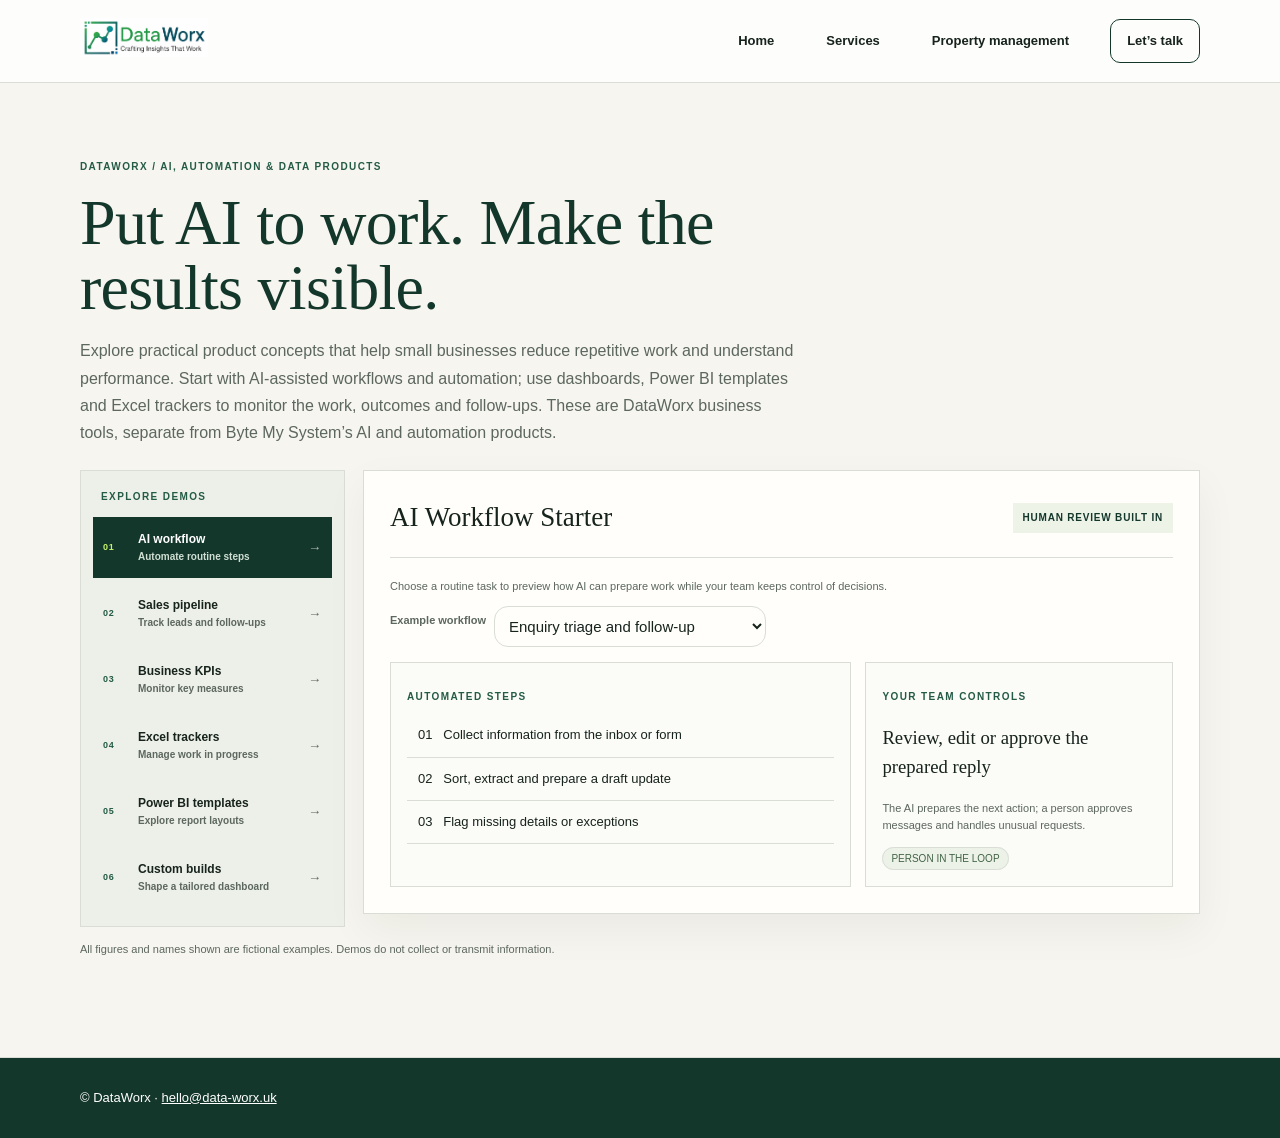
==== commit e4288ac4: "Redesign product demo navigation" ====
--- a/digital-products.html
+++ b/digital-products.html
@@ -14,6 +14,24 @@
 .demo{display:none;background:var(--white);border:1px solid var(--line);padding:26px;box-shadow:0 16px 40px #17231d0d}.demo.active{display:block}.demo-top{display:flex;justify-content:space-between;align-items:center;gap:20px;border-bottom:1px solid var(--line);padding-bottom:18px;margin-bottom:20px}.demo h2{margin:0;font-size:27px}.badge{background:#eef3e8;color:var(--green);padding:7px 10px;font-size:10px;font-weight:bold;letter-spacing:.08em;text-transform:uppercase}
 .metrics{display:grid;grid-template-columns:repeat(4,1fr);gap:12px;margin:16px 0}.metric,.panel{border:1px solid var(--line);padding:16px;background:#fbfbf7}.metric small,.muted{display:block;color:var(--muted);font-size:11px}.metric strong{display:block;font:25px Georgia;margin-top:8px}.up{color:#397a4a!important}.barlist{display:grid;gap:11px}.barrow{display:grid;grid-template-columns:140px 1fr 55px;gap:10px;align-items:center;font-size:12px}.bar{height:9px;background:#e7ebe3}.bar i{height:100%;display:block;background:#64a66c}.two{display:grid;grid-template-columns:1.2fr .8fr;gap:14px}.table-scroll{overflow:auto}table{width:100%;border-collapse:collapse;font-size:12px}th,td{text-align:left;padding:11px 9px;border-bottom:1px solid var(--line);white-space:nowrap}th{font-size:10px;text-transform:uppercase;color:var(--muted);letter-spacing:.06em}.pill{background:#edf2e8;padding:5px 8px;color:#416346;font-size:10px}.controls{display:flex;gap:8px;align-items:center;flex-wrap:wrap;margin-bottom:15px}select,input{padding:10px;border:1px solid var(--line);background:#fffefa;color:var(--ink)}.task{display:flex;gap:10px;padding:11px;border-bottom:1px solid var(--line);font-size:13px}.task input{accent-color:var(--green)}.notice{font-size:11px;color:var(--muted);margin-top:14px}.custom-form{display:grid;grid-template-columns:1fr 1fr;gap:12px}.custom-form label{font-size:12px;color:var(--muted);display:grid;gap:6px}.custom-form .wide{grid-column:1/-1}.cta-button{background:var(--green);color:white;border:0;padding:12px 18px;cursor:pointer}.footer{padding:30px 0;background:var(--green);color:#fff}.footer a{color:#fff}
 @media(max-width:760px){.wrap{width:min(100% - 30px,1120px)}.head{height:auto;min-height:72px;align-items:center;padding:14px 0;gap:16px;position:relative}.menu-toggle{display:grid;place-items:center;width:44px;height:44px;margin-left:auto;border:1px solid var(--line);background:var(--white);color:var(--green);cursor:pointer}.menu-toggle svg{width:22px;height:22px;fill:none;stroke:currentColor;stroke-width:2;stroke-linecap:round}.nav{display:none;position:absolute;z-index:10;top:calc(100% - 4px);left:0;right:0;padding:12px;background:var(--white);border:1px solid var(--line);box-shadow:0 14px 28px #17231d18;flex-direction:column;align-items:stretch;gap:4px}.nav.is-open{display:flex}.nav a{padding:12px;font-size:14px}.nav .cta{text-align:center}.nav a{font-size:11px}.metrics{grid-template-columns:repeat(2,1fr)}.two{grid-template-columns:1fr}.demo{padding:16px}.demo-top{align-items:flex-start;flex-direction:column}.barrow{grid-template-columns:95px 1fr 40px}}
+
+/* Clear demo browser navigation */
+.demo-browser{display:grid;grid-template-columns:265px minmax(0,1fr);gap:18px;align-items:start;margin-top:24px}
+.demo-sidebar{padding:18px 12px;background:#edf0e8;border:1px solid var(--line)}
+.demo-sidebar>.label{margin:0 8px 12px}
+.demo-sidebar .tabs{display:grid;gap:5px;margin:0}
+.demo-sidebar .tabs button{display:grid;grid-template-columns:25px minmax(0,1fr) 14px;gap:10px;align-items:center;width:100%;min-height:61px;padding:10px 9px;text-align:left;border:1px solid transparent;background:transparent;color:var(--ink)}
+.demo-sidebar .tabs button[aria-selected=true]{background:var(--green);color:#fff;border-color:var(--green)}
+.demo-sidebar .tabs button>span:nth-child(2){display:grid;gap:4px}
+.demo-sidebar .tabs button b{font-size:12px}
+.demo-sidebar .tabs button small{font-size:10px;line-height:1.3;color:var(--muted)}
+.demo-sidebar .tabs button[aria-selected=true] small{color:#d0dfd3}
+.demo-sidebar .tabs button i{font-style:normal;opacity:.65}
+.nav-number{font-size:9px;font-weight:800;letter-spacing:.08em;color:var(--green2)}
+.demo-sidebar .tabs button[aria-selected=true] .nav-number{color:var(--lime)}
+.demo-stage{min-width:0}
+.demo-stage .demo{margin:0}
+@media(max-width:760px){.demo-browser{grid-template-columns:1fr;gap:12px}.demo-sidebar{padding:12px}.demo-sidebar>.label{margin-bottom:8px}.demo-sidebar .tabs{grid-template-columns:repeat(2,minmax(0,1fr));gap:6px}.demo-sidebar .tabs button{min-height:56px;padding:8px 7px;grid-template-columns:22px minmax(0,1fr)}.demo-sidebar .tabs button i{display:none}.demo-sidebar .tabs button b{font-size:11px}.demo-sidebar .tabs button small{font-size:9px}.demo{padding:16px}}
 </style>
 </head>
 <body>
@@ -21,15 +39,21 @@
 <main class="wrap">
 <p class="eyebrow">DATAWORX / AI, AUTOMATION &amp; DATA PRODUCTS</p><h1>Put AI to work. Make the results visible.</h1>
 <p class="intro">Explore practical product concepts that help small businesses reduce repetitive work and understand performance. Start with AI-assisted workflows and automation; use dashboards, Power BI templates and Excel trackers to monitor the work, outcomes and follow-ups. These are DataWorx business tools, separate from Byte My System’s AI and automation products.</p>
-<div class="tabs" role="tablist" aria-label="AI, automation and data product demos">
-<button role="tab" aria-selected="true" aria-controls="automation" data-tab="automation">AI workflow</button><button role="tab" aria-selected="false" aria-controls="sales" data-tab="sales">Sales pipeline</button><button role="tab" aria-selected="false" aria-controls="kpi" data-tab="kpi">Business KPIs</button><button role="tab" aria-selected="false" aria-controls="trackers" data-tab="trackers">Excel trackers</button><button role="tab" aria-selected="false" aria-controls="powerbi" data-tab="powerbi">Power BI templates</button><button role="tab" aria-selected="false" aria-controls="custom" data-tab="custom">Custom builds</button>
-</div>
+<div class="demo-browser"><div class="demo-sidebar"><p class="label">EXPLORE DEMOS</p><div class="tabs" role="tablist" aria-label="AI, automation and data product demos">
+<button role="tab" aria-selected="true" aria-controls="automation" data-tab="automation"><span class="nav-number">01</span><span><b>AI workflow</b><small>Automate routine steps</small></span><i>→</i></button>
+<button role="tab" aria-selected="false" aria-controls="sales" data-tab="sales"><span class="nav-number">02</span><span><b>Sales pipeline</b><small>Track leads and follow-ups</small></span><i>→</i></button>
+<button role="tab" aria-selected="false" aria-controls="kpi" data-tab="kpi"><span class="nav-number">03</span><span><b>Business KPIs</b><small>Monitor key measures</small></span><i>→</i></button>
+<button role="tab" aria-selected="false" aria-controls="trackers" data-tab="trackers"><span class="nav-number">04</span><span><b>Excel trackers</b><small>Manage work in progress</small></span><i>→</i></button>
+<button role="tab" aria-selected="false" aria-controls="powerbi" data-tab="powerbi"><span class="nav-number">05</span><span><b>Power BI templates</b><small>Explore report layouts</small></span><i>→</i></button>
+<button role="tab" aria-selected="false" aria-controls="custom" data-tab="custom"><span class="nav-number">06</span><span><b>Custom builds</b><small>Shape a tailored dashboard</small></span><i>→</i></button>
+</div></div><div class="demo-stage">
 <section class="demo active" id="automation" role="tabpanel"><div class="demo-top"><h2>AI Workflow Starter</h2><span class="badge">Human review built in</span></div><p class="muted">Choose a routine task to preview how AI can prepare work while your team keeps control of decisions.</p><div class="controls"><label for="workflowSelect" class="muted">Example workflow</label><select id="workflowSelect"><option value="enquiry">Enquiry triage and follow-up</option><option value="documents">Document intake and data capture</option><option value="reporting">Recurring report preparation</option></select></div><div class="two"><div class="panel"><p class="label">AUTOMATED STEPS</p><div class="task">01 &nbsp; Collect information from the inbox or form</div><div class="task">02 &nbsp; Sort, extract and prepare a draft update</div><div class="task">03 &nbsp; Flag missing details or exceptions</div></div><div class="panel"><p class="label">YOUR TEAM CONTROLS</p><h3 id="humanStep">Review, edit or approve the prepared reply</h3><p class="muted" id="workflowOutcome">The AI prepares the next action; a person approves messages and handles unusual requests.</p><span class="pill">PERSON IN THE LOOP</span></div></div></section>
 <section class="demo" id="sales" role="tabpanel"><div class="demo-top"><h2>Sales &amp; Pipeline Dashboard</h2><span class="badge">Sample pipeline</span></div><div class="metrics"><div class="metric"><small>Open opportunities</small><strong id="leadCount">6</strong></div><div class="metric"><small>Pipeline value</small><strong id="pipelineValue">£42,800</strong></div><div class="metric"><small>Won this month</small><strong>£8,400</strong></div><div class="metric"><small>Follow-ups due</small><strong>3</strong></div></div><div class="controls"><label for="stageFilter" class="muted">Filter by stage</label><select id="stageFilter"><option>All stages</option><option>Qualified</option><option>Proposal</option><option>Negotiation</option></select></div><div class="table-scroll"><table><thead><tr><th>Opportunity</th><th>Stage</th><th>Value</th><th>Next action</th></tr></thead><tbody id="salesRows"></tbody></table></div></section>
 <section class="demo" id="kpi" role="tabpanel"><div class="demo-top"><h2>Business KPI Dashboard</h2><span class="badge">Monthly view</span></div><div class="controls"><label for="periodFilter" class="muted">Reporting period</label><select id="periodFilter"><option value="current">This month</option><option value="previous">Last month</option></select></div><div class="metrics"><div class="metric"><small>Revenue</small><strong id="kpiRevenue">£48,250</strong></div><div class="metric"><small>Orders completed</small><strong id="kpiOrders">126</strong></div><div class="metric"><small>On-time delivery</small><strong id="kpiDelivery">94%</strong></div><div class="metric"><small>Customer rating</small><strong id="kpiRating">4.7/5</strong></div></div><div class="panel"><p class="label">Performance against target</p><div class="barlist"><div class="barrow"><span>Revenue</span><div class="bar"><i style="width:82%"></i></div><b>82%</b></div><div class="barrow"><span>Delivery</span><div class="bar"><i style="width:94%"></i></div><b>94%</b></div><div class="barrow"><span>Customer rating</span><div class="bar"><i style="width:90%"></i></div><b>90%</b></div></div></div></section>
 <section class="demo" id="trackers" role="tabpanel"><div class="demo-top"><h2>Excel Business Trackers</h2><span class="badge">Interactive task tracker</span></div><p class="muted">Tick off example actions to see the completion count update.</p><div class="metrics"><div class="metric"><small>Actions complete</small><strong id="tasksDone">1 / 5</strong></div><div class="metric"><small>Remaining</small><strong id="tasksLeft">4</strong></div><div class="metric"><small>Tracker type</small><strong style="font-size:19px">Operations</strong></div><div class="metric"><small>Updated</small><strong style="font-size:19px">Today</strong></div></div><div class="panel"><label class="task"><input type="checkbox" checked> Send proposal to Northstar Ltd</label><label class="task"><input type="checkbox"> Follow up with Green &amp; Co</label><label class="task"><input type="checkbox"> Review new recruitment brief</label><label class="task"><input type="checkbox"> Confirm delivery date with supplier</label><label class="task"><input type="checkbox"> Update weekly sales forecast</label></div></section>
 <section class="demo" id="powerbi" role="tabpanel"><div class="demo-top"><h2>Power BI Dashboard Templates</h2><span class="badge">Regional performance</span></div><div class="controls"><label for="regionFilter" class="muted">Region</label><select id="regionFilter"><option value="all">All regions</option><option value="north">North</option><option value="south">South</option></select></div><div class="metrics"><div class="metric"><small>Revenue</small><strong id="regionRevenue">£48,250</strong></div><div class="metric"><small>Customers</small><strong id="regionCustomers">318</strong></div><div class="metric"><small>Growth</small><strong id="regionGrowth">12.4%</strong></div><div class="metric"><small>Target progress</small><strong id="regionTarget">82%</strong></div></div><div class="two"><div class="panel"><p class="label">Revenue by month</p><div class="barlist"><div class="barrow"><span>Aug</span><div class="bar"><i style="width:56%"></i></div><b>£32k</b></div><div class="barrow"><span>Sep</span><div class="bar"><i style="width:68%"></i></div><b>£39k</b></div><div class="barrow"><span>Oct</span><div class="bar"><i id="monthBar" style="width:82%"></i></div><b id="monthValue">£48k</b></div></div></div><div class="panel"><p class="label">Highlights</p><p id="regionNote">All regions are trending above the quarterly baseline.</p></div></div></section>
 <section class="demo" id="custom" role="tabpanel"><div class="demo-top"><h2>Custom Dashboard Builds</h2><span class="badge">Shape a sample brief</span></div><p class="muted">Choose what you need and see a sample starting point. No details are sent.</p><div class="custom-form"><label>Business area<select id="businessArea"><option>Sales</option><option>Operations</option><option>Recruitment</option><option>Finance</option></select></label><label>Primary goal<select id="goal"><option>Track performance and follow-ups</option><option>Reduce manual reporting</option><option>Spot delays and bottlenecks</option><option>Understand costs and forecasts</option></select></label><div class="panel wide"><p class="label">Suggested starting point</p><strong id="suggestion">A sales pipeline view with lead stages, follow-up dates and conversion measures.</strong></div><button class="cta-button wide" onclick="location.href='/#contact'">Discuss a custom dashboard</button></div></section>
+</div></div>
 <p class="notice">All figures and names shown are fictional examples. Demos do not collect or transmit information.</p>
 </main><footer class="footer"><div class="wrap">© DataWorx · <a href="mailto:hello@data-worx.uk">hello@data-worx.uk</a></div></footer>
 <script>
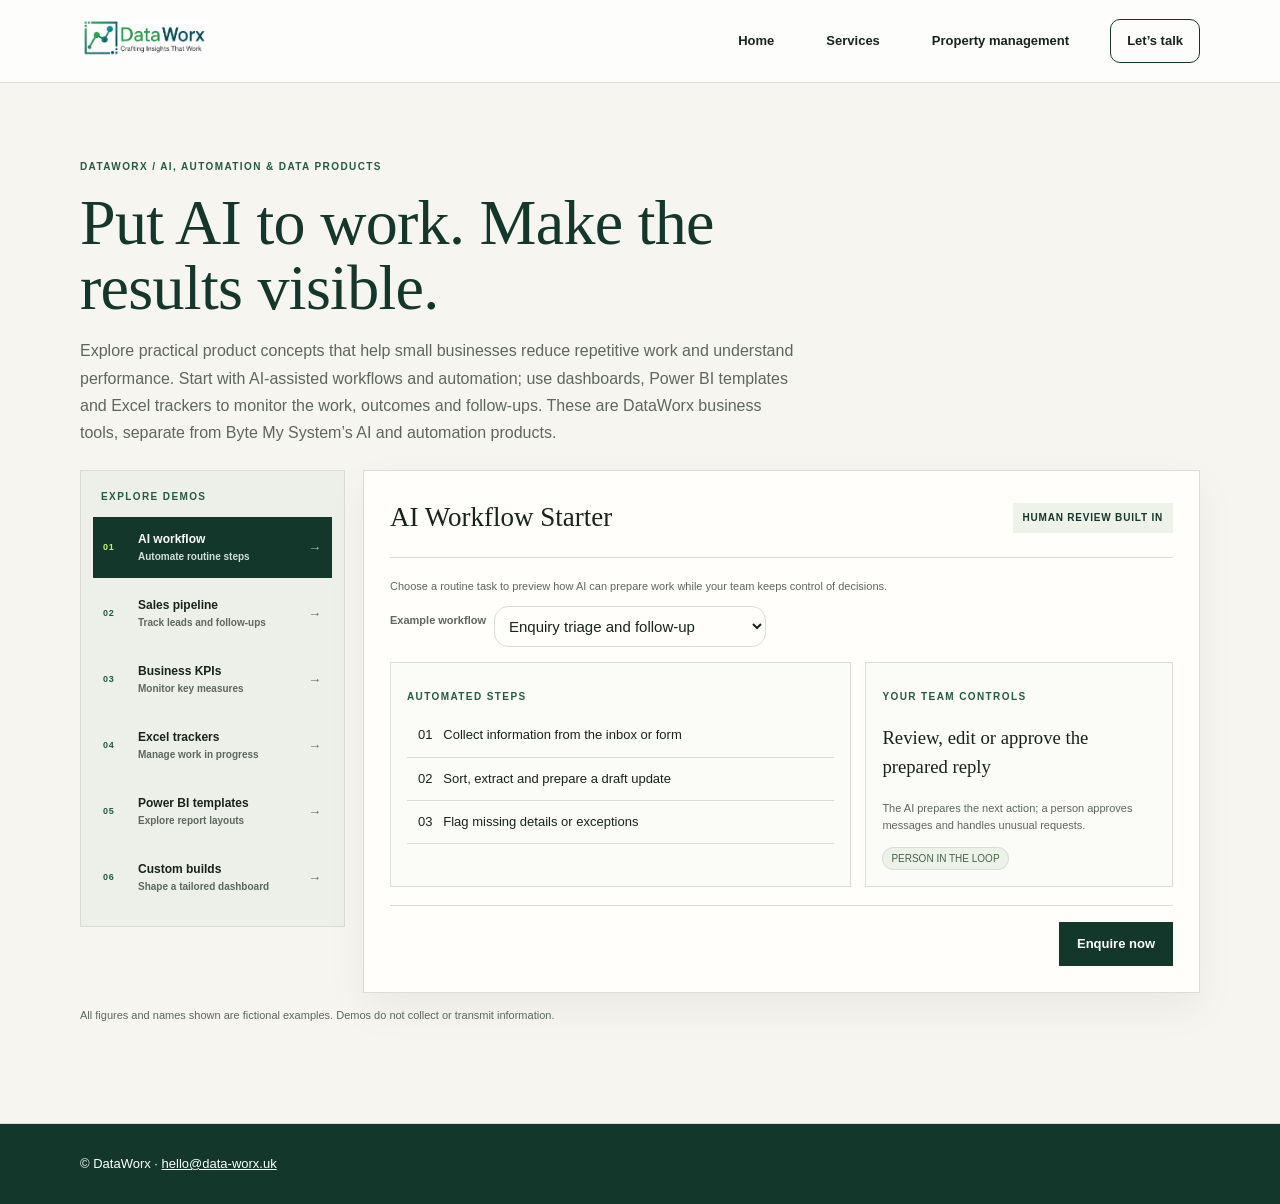
==== commit bd19edb1: "Add enquiry email links to every product demo" ====
--- a/digital-products.html
+++ b/digital-products.html
@@ -32,6 +32,23 @@
 .demo-stage{min-width:0}
 .demo-stage .demo{margin:0}
 @media(max-width:760px){.demo-browser{grid-template-columns:1fr;gap:12px}.demo-sidebar{padding:12px}.demo-sidebar>.label{margin-bottom:8px}.demo-sidebar .tabs{grid-template-columns:repeat(2,minmax(0,1fr));gap:6px}.demo-sidebar .tabs button{min-height:56px;padding:8px 7px;grid-template-columns:22px minmax(0,1fr)}.demo-sidebar .tabs button i{display:none}.demo-sidebar .tabs button b{font-size:11px}.demo-sidebar .tabs button small{font-size:9px}.demo{padding:16px}}
+
+/* Keep the custom dashboard brief within narrow screens */
+.custom-form{min-width:0}
+.custom-form label{min-width:0}
+.custom-form select{display:block;width:100%;max-width:100%;min-width:0}
+.custom-form .wide{width:100%;min-width:0;overflow-wrap:anywhere}
+.custom-form .panel{min-width:0;overflow-wrap:anywhere}
+.custom-form .cta-button{white-space:normal}
+@media(max-width:600px){
+  .custom-form{grid-template-columns:minmax(0,1fr);gap:14px}
+  .custom-form .wide{grid-column:1}
+  .custom-form select{font-size:14px}
+  .custom-form .panel{padding:14px}
+  .demo h2{font-size:23px}
+}
+
+.demo-enquire{display:flex;justify-content:flex-end;margin-top:18px;padding-top:16px;border-top:1px solid var(--line)}.demo-enquire .cta-button{display:inline-block;text-decoration:none;text-align:center;font-size:13px;font-weight:700}.demo-enquire .cta-button:hover,.demo-enquire .cta-button:focus{background:var(--green2)}@media(max-width:600px){.demo-enquire{justify-content:stretch}.demo-enquire .cta-button{width:100%}}
 </style>
 </head>
 <body>
@@ -47,12 +64,12 @@
 <button role="tab" aria-selected="false" aria-controls="powerbi" data-tab="powerbi"><span class="nav-number">05</span><span><b>Power BI templates</b><small>Explore report layouts</small></span><i>→</i></button>
 <button role="tab" aria-selected="false" aria-controls="custom" data-tab="custom"><span class="nav-number">06</span><span><b>Custom builds</b><small>Shape a tailored dashboard</small></span><i>→</i></button>
 </div></div><div class="demo-stage">
-<section class="demo active" id="automation" role="tabpanel"><div class="demo-top"><h2>AI Workflow Starter</h2><span class="badge">Human review built in</span></div><p class="muted">Choose a routine task to preview how AI can prepare work while your team keeps control of decisions.</p><div class="controls"><label for="workflowSelect" class="muted">Example workflow</label><select id="workflowSelect"><option value="enquiry">Enquiry triage and follow-up</option><option value="documents">Document intake and data capture</option><option value="reporting">Recurring report preparation</option></select></div><div class="two"><div class="panel"><p class="label">AUTOMATED STEPS</p><div class="task">01 &nbsp; Collect information from the inbox or form</div><div class="task">02 &nbsp; Sort, extract and prepare a draft update</div><div class="task">03 &nbsp; Flag missing details or exceptions</div></div><div class="panel"><p class="label">YOUR TEAM CONTROLS</p><h3 id="humanStep">Review, edit or approve the prepared reply</h3><p class="muted" id="workflowOutcome">The AI prepares the next action; a person approves messages and handles unusual requests.</p><span class="pill">PERSON IN THE LOOP</span></div></div></section>
-<section class="demo" id="sales" role="tabpanel"><div class="demo-top"><h2>Sales &amp; Pipeline Dashboard</h2><span class="badge">Sample pipeline</span></div><div class="metrics"><div class="metric"><small>Open opportunities</small><strong id="leadCount">6</strong></div><div class="metric"><small>Pipeline value</small><strong id="pipelineValue">£42,800</strong></div><div class="metric"><small>Won this month</small><strong>£8,400</strong></div><div class="metric"><small>Follow-ups due</small><strong>3</strong></div></div><div class="controls"><label for="stageFilter" class="muted">Filter by stage</label><select id="stageFilter"><option>All stages</option><option>Qualified</option><option>Proposal</option><option>Negotiation</option></select></div><div class="table-scroll"><table><thead><tr><th>Opportunity</th><th>Stage</th><th>Value</th><th>Next action</th></tr></thead><tbody id="salesRows"></tbody></table></div></section>
-<section class="demo" id="kpi" role="tabpanel"><div class="demo-top"><h2>Business KPI Dashboard</h2><span class="badge">Monthly view</span></div><div class="controls"><label for="periodFilter" class="muted">Reporting period</label><select id="periodFilter"><option value="current">This month</option><option value="previous">Last month</option></select></div><div class="metrics"><div class="metric"><small>Revenue</small><strong id="kpiRevenue">£48,250</strong></div><div class="metric"><small>Orders completed</small><strong id="kpiOrders">126</strong></div><div class="metric"><small>On-time delivery</small><strong id="kpiDelivery">94%</strong></div><div class="metric"><small>Customer rating</small><strong id="kpiRating">4.7/5</strong></div></div><div class="panel"><p class="label">Performance against target</p><div class="barlist"><div class="barrow"><span>Revenue</span><div class="bar"><i style="width:82%"></i></div><b>82%</b></div><div class="barrow"><span>Delivery</span><div class="bar"><i style="width:94%"></i></div><b>94%</b></div><div class="barrow"><span>Customer rating</span><div class="bar"><i style="width:90%"></i></div><b>90%</b></div></div></div></section>
-<section class="demo" id="trackers" role="tabpanel"><div class="demo-top"><h2>Excel Business Trackers</h2><span class="badge">Interactive task tracker</span></div><p class="muted">Tick off example actions to see the completion count update.</p><div class="metrics"><div class="metric"><small>Actions complete</small><strong id="tasksDone">1 / 5</strong></div><div class="metric"><small>Remaining</small><strong id="tasksLeft">4</strong></div><div class="metric"><small>Tracker type</small><strong style="font-size:19px">Operations</strong></div><div class="metric"><small>Updated</small><strong style="font-size:19px">Today</strong></div></div><div class="panel"><label class="task"><input type="checkbox" checked> Send proposal to Northstar Ltd</label><label class="task"><input type="checkbox"> Follow up with Green &amp; Co</label><label class="task"><input type="checkbox"> Review new recruitment brief</label><label class="task"><input type="checkbox"> Confirm delivery date with supplier</label><label class="task"><input type="checkbox"> Update weekly sales forecast</label></div></section>
-<section class="demo" id="powerbi" role="tabpanel"><div class="demo-top"><h2>Power BI Dashboard Templates</h2><span class="badge">Regional performance</span></div><div class="controls"><label for="regionFilter" class="muted">Region</label><select id="regionFilter"><option value="all">All regions</option><option value="north">North</option><option value="south">South</option></select></div><div class="metrics"><div class="metric"><small>Revenue</small><strong id="regionRevenue">£48,250</strong></div><div class="metric"><small>Customers</small><strong id="regionCustomers">318</strong></div><div class="metric"><small>Growth</small><strong id="regionGrowth">12.4%</strong></div><div class="metric"><small>Target progress</small><strong id="regionTarget">82%</strong></div></div><div class="two"><div class="panel"><p class="label">Revenue by month</p><div class="barlist"><div class="barrow"><span>Aug</span><div class="bar"><i style="width:56%"></i></div><b>£32k</b></div><div class="barrow"><span>Sep</span><div class="bar"><i style="width:68%"></i></div><b>£39k</b></div><div class="barrow"><span>Oct</span><div class="bar"><i id="monthBar" style="width:82%"></i></div><b id="monthValue">£48k</b></div></div></div><div class="panel"><p class="label">Highlights</p><p id="regionNote">All regions are trending above the quarterly baseline.</p></div></div></section>
-<section class="demo" id="custom" role="tabpanel"><div class="demo-top"><h2>Custom Dashboard Builds</h2><span class="badge">Shape a sample brief</span></div><p class="muted">Choose what you need and see a sample starting point. No details are sent.</p><div class="custom-form"><label>Business area<select id="businessArea"><option>Sales</option><option>Operations</option><option>Recruitment</option><option>Finance</option></select></label><label>Primary goal<select id="goal"><option>Track performance and follow-ups</option><option>Reduce manual reporting</option><option>Spot delays and bottlenecks</option><option>Understand costs and forecasts</option></select></label><div class="panel wide"><p class="label">Suggested starting point</p><strong id="suggestion">A sales pipeline view with lead stages, follow-up dates and conversion measures.</strong></div><button class="cta-button wide" onclick="location.href='/#contact'">Discuss a custom dashboard</button></div></section>
+<section class="demo active" id="automation" role="tabpanel"><div class="demo-top"><h2>AI Workflow Starter</h2><span class="badge">Human review built in</span></div><p class="muted">Choose a routine task to preview how AI can prepare work while your team keeps control of decisions.</p><div class="controls"><label for="workflowSelect" class="muted">Example workflow</label><select id="workflowSelect"><option value="enquiry">Enquiry triage and follow-up</option><option value="documents">Document intake and data capture</option><option value="reporting">Recurring report preparation</option></select></div><div class="two"><div class="panel"><p class="label">AUTOMATED STEPS</p><div class="task">01 &nbsp; Collect information from the inbox or form</div><div class="task">02 &nbsp; Sort, extract and prepare a draft update</div><div class="task">03 &nbsp; Flag missing details or exceptions</div></div><div class="panel"><p class="label">YOUR TEAM CONTROLS</p><h3 id="humanStep">Review, edit or approve the prepared reply</h3><p class="muted" id="workflowOutcome">The AI prepares the next action; a person approves messages and handles unusual requests.</p><span class="pill">PERSON IN THE LOOP</span></div></div><div class="demo-enquire"><a class="cta-button" href="mailto:hello@data-worx.uk?subject=Enquiry%20about%20AI%20workflow%20demo">Enquire now</a></div></section>
+<section class="demo" id="sales" role="tabpanel"><div class="demo-top"><h2>Sales &amp; Pipeline Dashboard</h2><span class="badge">Sample pipeline</span></div><div class="metrics"><div class="metric"><small>Open opportunities</small><strong id="leadCount">6</strong></div><div class="metric"><small>Pipeline value</small><strong id="pipelineValue">£42,800</strong></div><div class="metric"><small>Won this month</small><strong>£8,400</strong></div><div class="metric"><small>Follow-ups due</small><strong>3</strong></div></div><div class="controls"><label for="stageFilter" class="muted">Filter by stage</label><select id="stageFilter"><option>All stages</option><option>Qualified</option><option>Proposal</option><option>Negotiation</option></select></div><div class="table-scroll"><table><thead><tr><th>Opportunity</th><th>Stage</th><th>Value</th><th>Next action</th></tr></thead><tbody id="salesRows"></tbody></table></div><div class="demo-enquire"><a class="cta-button" href="mailto:hello@data-worx.uk?subject=Enquiry%20about%20Sales%20pipeline%20dashboard">Enquire now</a></div></section>
+<section class="demo" id="kpi" role="tabpanel"><div class="demo-top"><h2>Business KPI Dashboard</h2><span class="badge">Monthly view</span></div><div class="controls"><label for="periodFilter" class="muted">Reporting period</label><select id="periodFilter"><option value="current">This month</option><option value="previous">Last month</option></select></div><div class="metrics"><div class="metric"><small>Revenue</small><strong id="kpiRevenue">£48,250</strong></div><div class="metric"><small>Orders completed</small><strong id="kpiOrders">126</strong></div><div class="metric"><small>On-time delivery</small><strong id="kpiDelivery">94%</strong></div><div class="metric"><small>Customer rating</small><strong id="kpiRating">4.7/5</strong></div></div><div class="panel"><p class="label">Performance against target</p><div class="barlist"><div class="barrow"><span>Revenue</span><div class="bar"><i style="width:82%"></i></div><b>82%</b></div><div class="barrow"><span>Delivery</span><div class="bar"><i style="width:94%"></i></div><b>94%</b></div><div class="barrow"><span>Customer rating</span><div class="bar"><i style="width:90%"></i></div><b>90%</b></div></div></div><div class="demo-enquire"><a class="cta-button" href="mailto:hello@data-worx.uk?subject=Enquiry%20about%20Business%20KPI%20dashboard">Enquire now</a></div></section>
+<section class="demo" id="trackers" role="tabpanel"><div class="demo-top"><h2>Excel Business Trackers</h2><span class="badge">Interactive task tracker</span></div><p class="muted">Tick off example actions to see the completion count update.</p><div class="metrics"><div class="metric"><small>Actions complete</small><strong id="tasksDone">1 / 5</strong></div><div class="metric"><small>Remaining</small><strong id="tasksLeft">4</strong></div><div class="metric"><small>Tracker type</small><strong style="font-size:19px">Operations</strong></div><div class="metric"><small>Updated</small><strong style="font-size:19px">Today</strong></div></div><div class="panel"><label class="task"><input type="checkbox" checked> Send proposal to Northstar Ltd</label><label class="task"><input type="checkbox"> Follow up with Green &amp; Co</label><label class="task"><input type="checkbox"> Review new recruitment brief</label><label class="task"><input type="checkbox"> Confirm delivery date with supplier</label><label class="task"><input type="checkbox"> Update weekly sales forecast</label></div><div class="demo-enquire"><a class="cta-button" href="mailto:hello@data-worx.uk?subject=Enquiry%20about%20Excel%20business%20trackers">Enquire now</a></div></section>
+<section class="demo" id="powerbi" role="tabpanel"><div class="demo-top"><h2>Power BI Dashboard Templates</h2><span class="badge">Regional performance</span></div><div class="controls"><label for="regionFilter" class="muted">Region</label><select id="regionFilter"><option value="all">All regions</option><option value="north">North</option><option value="south">South</option></select></div><div class="metrics"><div class="metric"><small>Revenue</small><strong id="regionRevenue">£48,250</strong></div><div class="metric"><small>Customers</small><strong id="regionCustomers">318</strong></div><div class="metric"><small>Growth</small><strong id="regionGrowth">12.4%</strong></div><div class="metric"><small>Target progress</small><strong id="regionTarget">82%</strong></div></div><div class="two"><div class="panel"><p class="label">Revenue by month</p><div class="barlist"><div class="barrow"><span>Aug</span><div class="bar"><i style="width:56%"></i></div><b>£32k</b></div><div class="barrow"><span>Sep</span><div class="bar"><i style="width:68%"></i></div><b>£39k</b></div><div class="barrow"><span>Oct</span><div class="bar"><i id="monthBar" style="width:82%"></i></div><b id="monthValue">£48k</b></div></div></div><div class="panel"><p class="label">Highlights</p><p id="regionNote">All regions are trending above the quarterly baseline.</p></div></div><div class="demo-enquire"><a class="cta-button" href="mailto:hello@data-worx.uk?subject=Enquiry%20about%20Power%20BI%20dashboard%20templates">Enquire now</a></div></section>
+<section class="demo" id="custom" role="tabpanel"><div class="demo-top"><h2>Custom Dashboard Builds</h2><span class="badge">Shape a sample brief</span></div><p class="muted">Choose what you need and see a sample starting point. No details are sent.</p><div class="custom-form"><label>Business area<select id="businessArea"><option>Sales</option><option>Operations</option><option>Recruitment</option><option>Finance</option></select></label><label>Primary goal<select id="goal"><option>Track performance and follow-ups</option><option>Reduce manual reporting</option><option>Spot delays and bottlenecks</option><option>Understand costs and forecasts</option></select></label><div class="panel wide"><p class="label">Suggested starting point</p><strong id="suggestion">A sales pipeline view with lead stages, follow-up dates and conversion measures.</strong></div><button class="cta-button wide" onclick="location.href='/#contact'">Discuss a custom dashboard</button></div><div class="demo-enquire"><a class="cta-button" href="mailto:hello@data-worx.uk?subject=Enquiry%20about%20Custom%20dashboard%20build">Enquire now</a></div></section>
 </div></div>
 <p class="notice">All figures and names shown are fictional examples. Demos do not collect or transmit information.</p>
 </main><footer class="footer"><div class="wrap">© DataWorx · <a href="mailto:hello@data-worx.uk">hello@data-worx.uk</a></div></footer>
@@ -65,5 +82,36 @@
 document.getElementById("periodFilter").onchange=e=>{const prev=e.target.value==="previous";document.getElementById("kpiRevenue").textContent=prev?"£44,100":"£48,250";document.getElementById("kpiOrders").textContent=prev?"118":"126";document.getElementById("kpiDelivery").textContent=prev?"91%":"94%";document.getElementById("kpiRating").textContent=prev?"4.5/5":"4.7/5";};
 document.querySelectorAll("#trackers input").forEach(x=>x.onchange=()=>{const all=[...document.querySelectorAll("#trackers input")];const done=all.filter(y=>y.checked).length;document.getElementById("tasksDone").textContent=done+" / "+all.length;document.getElementById("tasksLeft").textContent=all.length-done;});
 document.getElementById("regionFilter").onchange=e=>{const north=e.target.value==="north",south=e.target.value==="south";document.getElementById("regionRevenue").textContent=north?"£27,400":south?"£20,850":"£48,250";document.getElementById("regionCustomers").textContent=north?"174":south?"144":"318";document.getElementById("regionGrowth").textContent=north?"14.1%":south?"10.2%":"12.4%";document.getElementById("regionTarget").textContent=north?"88%":south?"76%":"82%";document.getElementById("monthValue").textContent=north?"£27k":south?"£21k":"£48k";document.getElementById("monthBar").style.width=north?"88%":south?"68%":"82%";document.getElementById("regionNote").textContent=north?"North is leading growth and target attainment.":south?"South is growing steadily; follow-up on target progress is recommended.":"All regions are trending above the quarterly baseline.";};
-document.getElementById("businessArea").onchange=updateBrief;document.getElementById("goal").onchange=updateBrief;function updateBrief(){const area=document.getElementById("businessArea").value,goal=document.getElementById("goal").value;const copy={Sales:"A sales pipeline view with lead stages, follow-up dates and conversion measures.",Operations:"An operations view with workload, service levels and overdue actions.",Recruitment:"A recruitment view with roles, candidates, placement stages and time-to-fill.",Finance:"A finance view with income, costs, forecast and variance measures."};document.getElementById("suggestion").textContent=goal==="Reduce manual reporting"?"A scheduled reporting pack that brings your recurring measures into one refreshable view.":goal==="Spot delays and bottlenecks"?"A workflow dashboard highlighting queues, ageing work and the steps causing delays.":goal==="Understand costs and forecasts"?"A forecast dashboard comparing actuals, expected costs and planned targets.":copy[area];}
+document.getElementById("businessArea").onchange=updateBrief;document.getElementById("goal").onchange=updateBrief;
+function updateBrief(){
+ const area=document.getElementById("businessArea").value;
+ const goal=document.getElementById("goal").value;
+ const suggestions={
+  Sales:{
+   "Track performance and follow-ups":"A sales pipeline dashboard showing lead stages, deal values, next actions and conversion rates.",
+   "Reduce manual reporting":"An automated sales summary that brings weekly leads, wins and pipeline movement into one report.",
+   "Spot delays and bottlenecks":"A sales follow-up view flagging stalled opportunities, overdue actions and deals waiting for a decision.",
+   "Understand costs and forecasts":"A sales forecast comparing weighted pipeline, expected revenue and target attainment."
+  },
+  Operations:{
+   "Track performance and follow-ups":"An operations dashboard tracking workload, service levels, open actions and delivery progress.",
+   "Reduce manual reporting":"A recurring operations report consolidating activity, completion rates and exceptions from your existing trackers.",
+   "Spot delays and bottlenecks":"A workflow dashboard highlighting queues, ageing work and the operational steps causing delays.",
+   "Understand costs and forecasts":"An operations forecast comparing planned capacity, demand, delivery costs and expected workload."
+  },
+  Recruitment:{
+   "Track performance and follow-ups":"A recruitment pipeline tracking vacancies, candidates, interviews, placements and consultant follow-ups.",
+   "Reduce manual reporting":"A recruitment performance pack summarising new roles, candidate activity, placements and fees.",
+   "Spot delays and bottlenecks":"A time-to-fill dashboard identifying vacancies and candidates stalled between recruitment stages.",
+   "Understand costs and forecasts":"A recruitment forecast comparing expected placement fees, live vacancies and consultant targets."
+  },
+  Finance:{
+   "Track performance and follow-ups":"A finance dashboard tracking income, expenditure, outstanding invoices and actions against budget.",
+   "Reduce manual reporting":"A monthly finance pack combining actuals, forecast and budget variance into a repeatable report.",
+   "Spot delays and bottlenecks":"A finance exceptions view flagging overdue invoices, delayed approvals and unusual variances.",
+   "Understand costs and forecasts":"A forecast dashboard comparing actuals, expected costs, cash flow and budget variance."
+  }
+ };
+ document.getElementById("suggestion").textContent=suggestions[area][goal];
+}
 </script><script src="js/mobile-nav.js" defer></script></body></html>
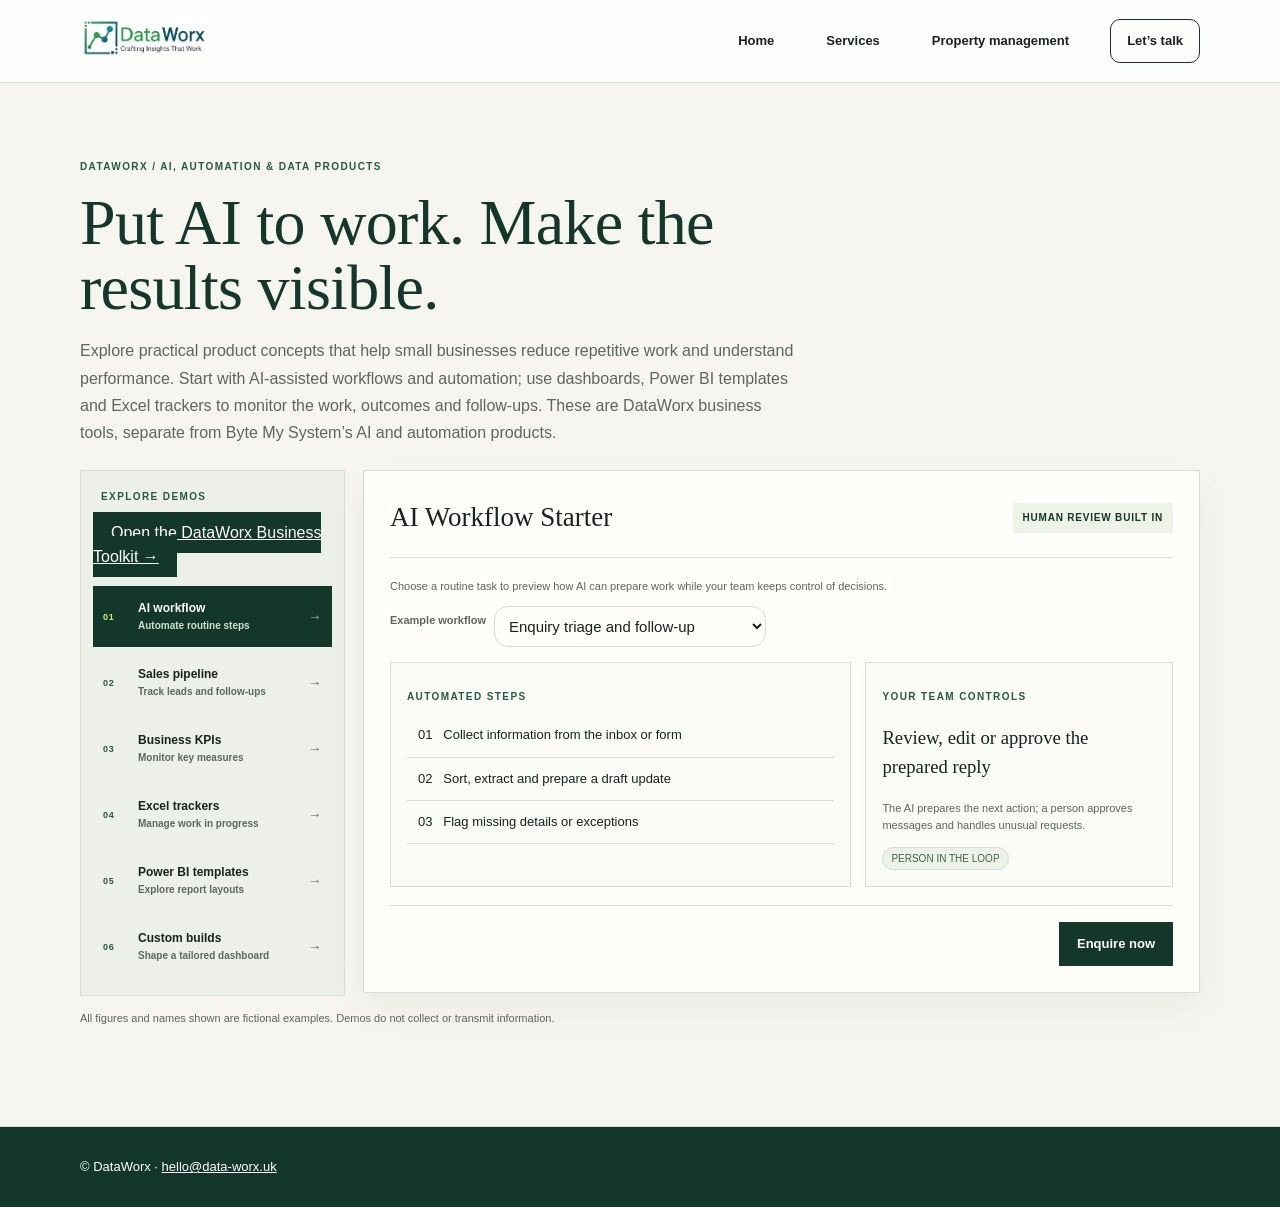
==== commit 05531294: "Link the working DataWorx toolkit" ====
--- a/digital-products.html
+++ b/digital-products.html
@@ -49,14 +49,15 @@
 }
 
 .demo-enquire{display:flex;justify-content:flex-end;margin-top:18px;padding-top:16px;border-top:1px solid var(--line)}.demo-enquire .cta-button{display:inline-block;text-decoration:none;text-align:center;font-size:13px;font-weight:700}.demo-enquire .cta-button:hover,.demo-enquire .cta-button:focus{background:var(--green2)}@media(max-width:600px){.demo-enquire{justify-content:stretch}.demo-enquire .cta-button{width:100%}}
-</style>
+@media(max-width:760px){main{padding-top:24px}}</style>
 </head>
 <body>
 <header class="topbar"><div class="wrap head"><a class="brand" href="/" aria-label="DataWorx home"><img src="dataworx.png" alt="DataWorx"></a><button class="menu-toggle" type="button" aria-label="Open navigation menu" aria-expanded="false" aria-controls="mobile-navigation"><svg viewBox="0 0 24 24" aria-hidden="true"><path d="M4 6h16M4 12h16M4 18h16"></path></svg></button><nav class="nav" id="mobile-navigation" aria-label="Main navigation"><a href="/">Home</a><a href="services.html">Services</a><a href="property-management-automation.html">Property management</a><a class="cta" href="/#contact">Let’s talk</a></nav></div></header>
 <main class="wrap">
 <p class="eyebrow">DATAWORX / AI, AUTOMATION &amp; DATA PRODUCTS</p><h1>Put AI to work. Make the results visible.</h1>
 <p class="intro">Explore practical product concepts that help small businesses reduce repetitive work and understand performance. Start with AI-assisted workflows and automation; use dashboards, Power BI templates and Excel trackers to monitor the work, outcomes and follow-ups. These are DataWorx business tools, separate from Byte My System’s AI and automation products.</p>
-<div class="demo-browser"><div class="demo-sidebar"><p class="label">EXPLORE DEMOS</p><div class="tabs" role="tablist" aria-label="AI, automation and data product demos">
+<div class="demo-browser"><div class="demo-sidebar"><p class="label">EXPLORE DEMOS</p><p><a class="cta-button" href="products/business-toolkit.html">Open the DataWorx Business Toolkit →</a></p>
+<div class="tabs" role="tablist" aria-label="AI, automation and data product demos">
 <button role="tab" aria-selected="true" aria-controls="automation" data-tab="automation"><span class="nav-number">01</span><span><b>AI workflow</b><small>Automate routine steps</small></span><i>→</i></button>
 <button role="tab" aria-selected="false" aria-controls="sales" data-tab="sales"><span class="nav-number">02</span><span><b>Sales pipeline</b><small>Track leads and follow-ups</small></span><i>→</i></button>
 <button role="tab" aria-selected="false" aria-controls="kpi" data-tab="kpi"><span class="nav-number">03</span><span><b>Business KPIs</b><small>Monitor key measures</small></span><i>→</i></button>
